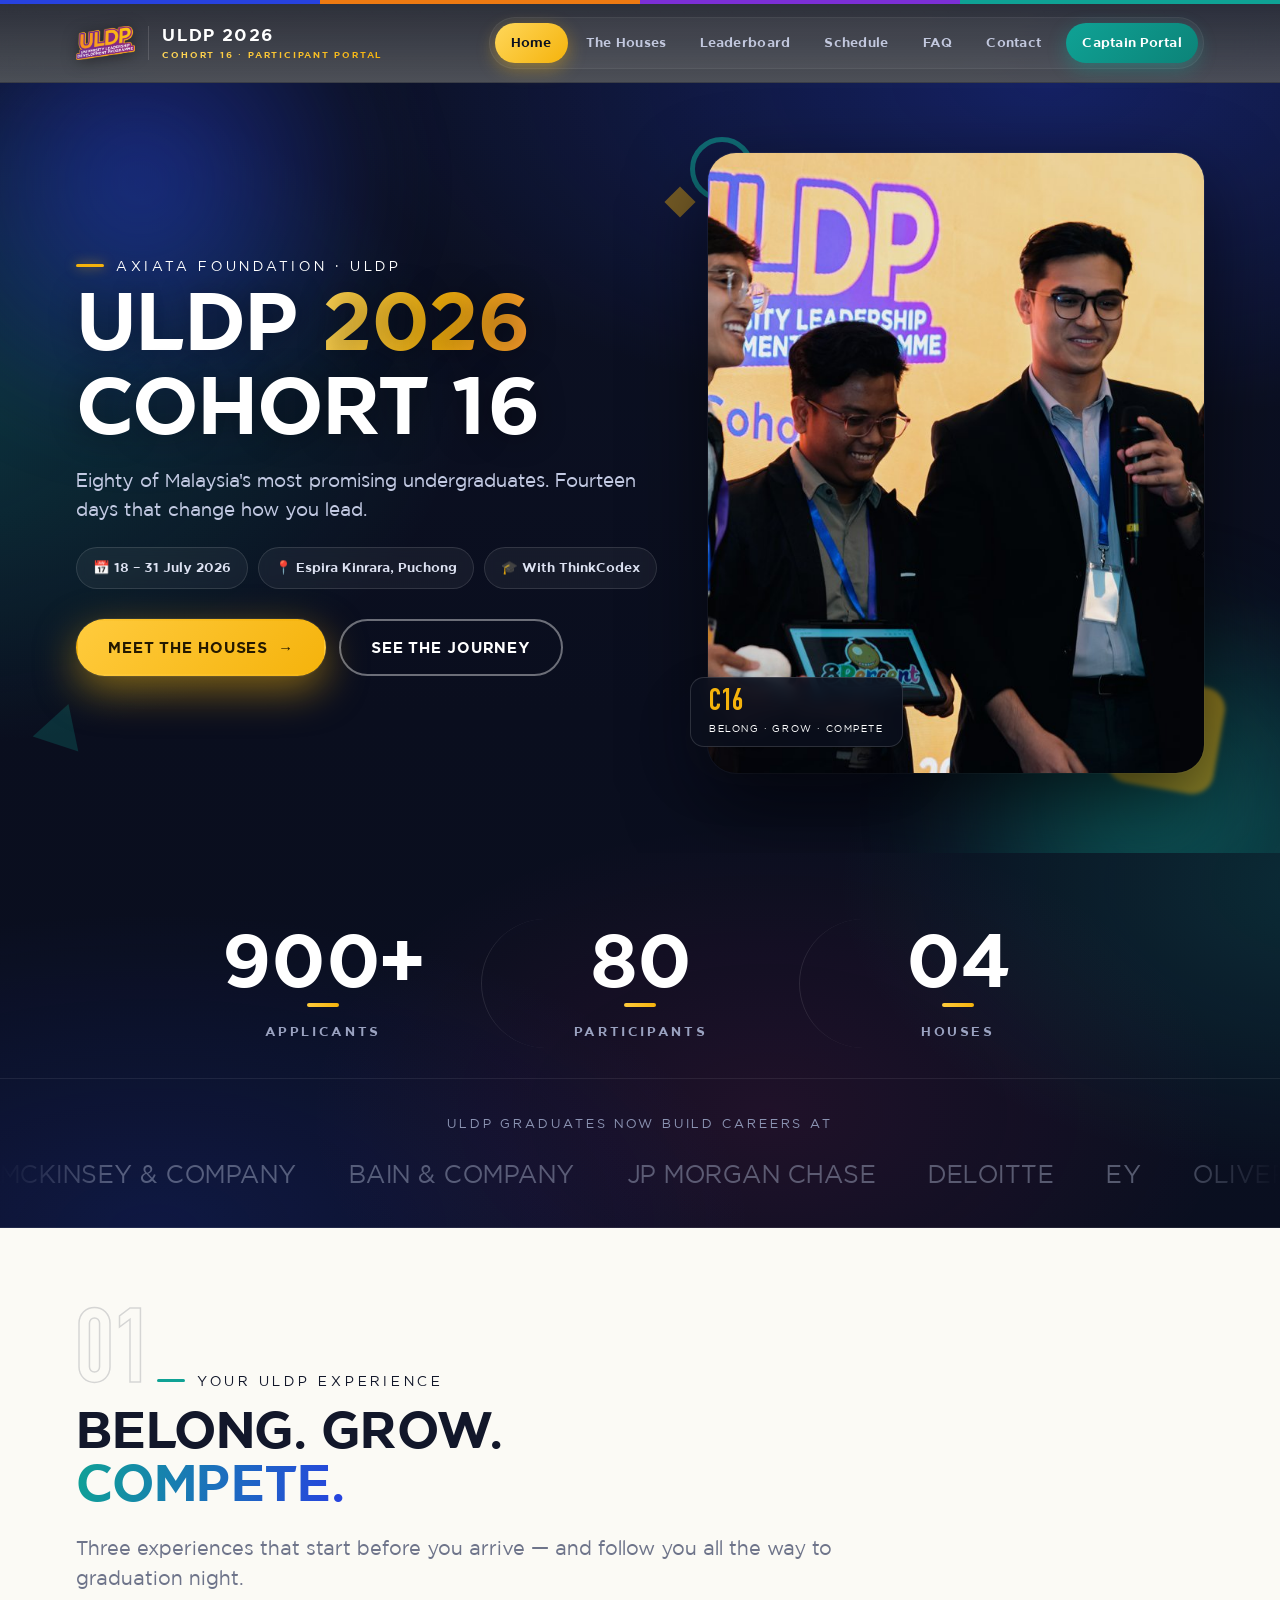
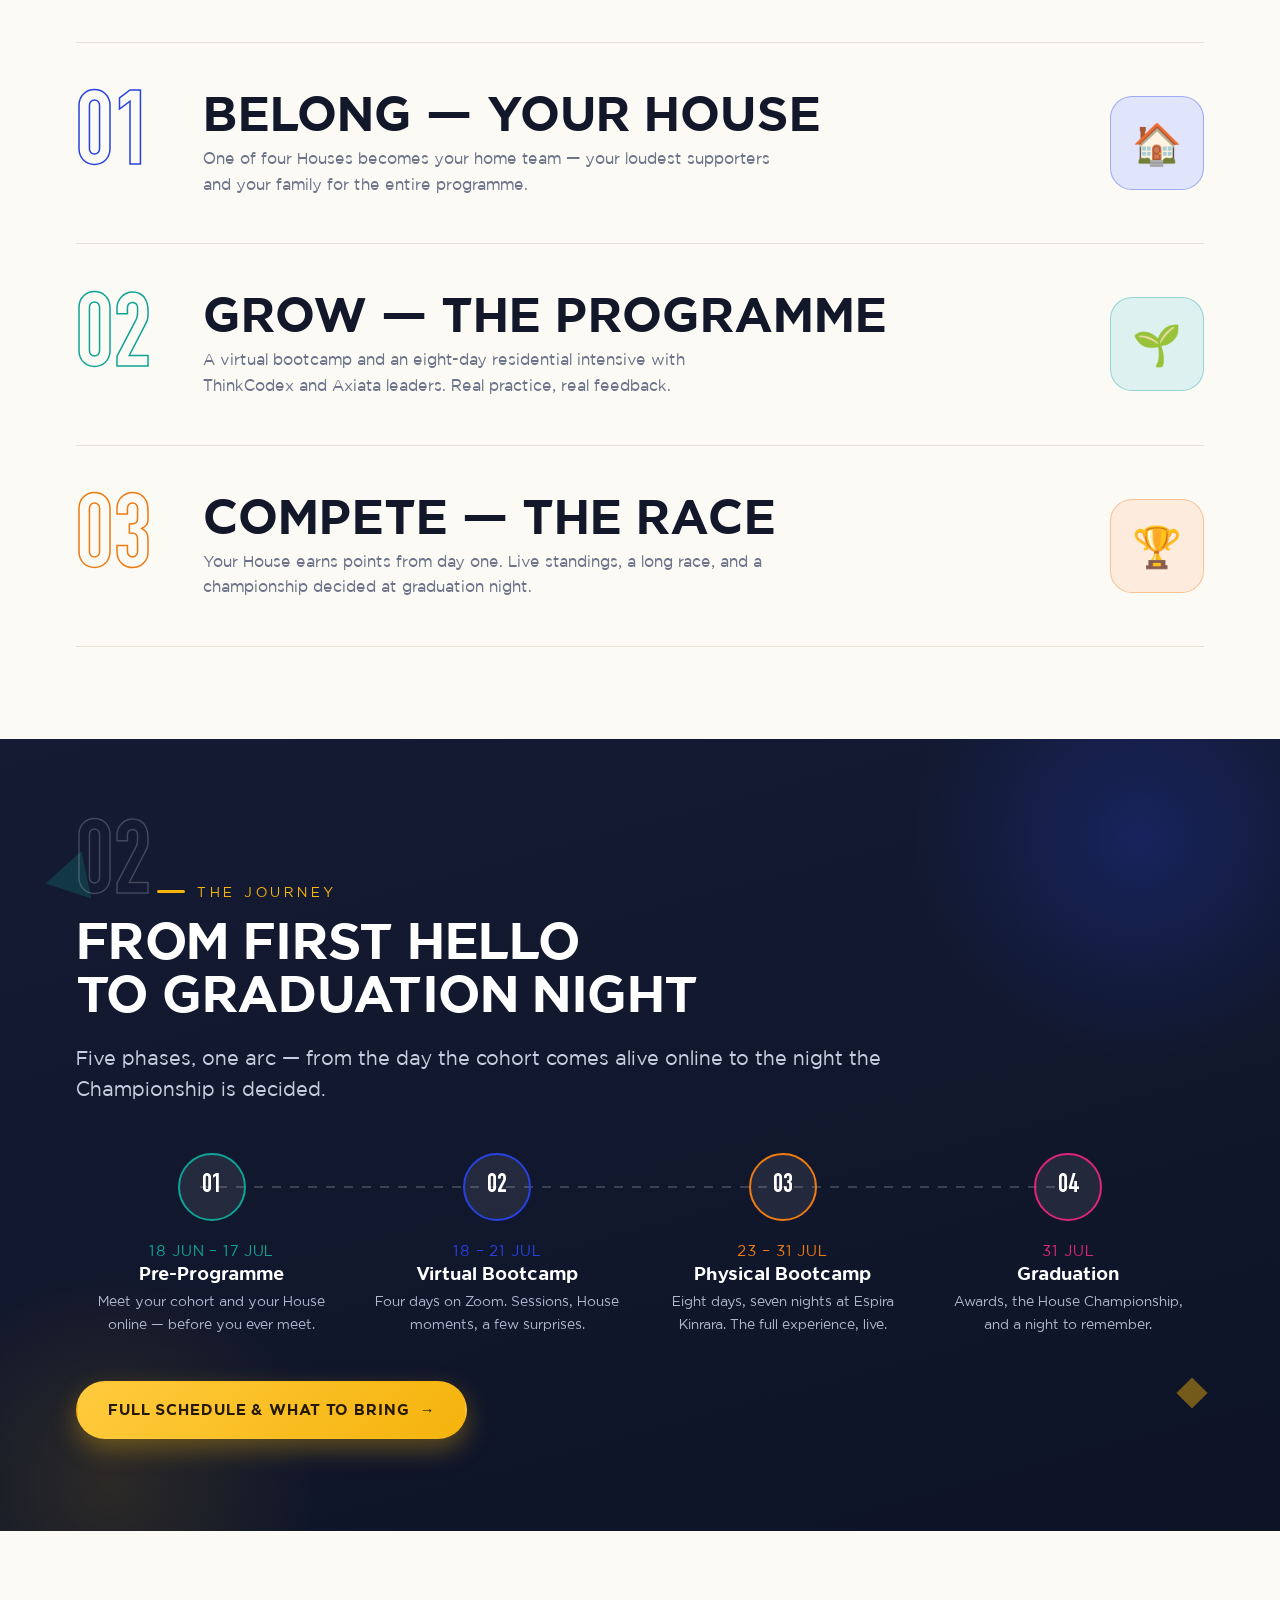
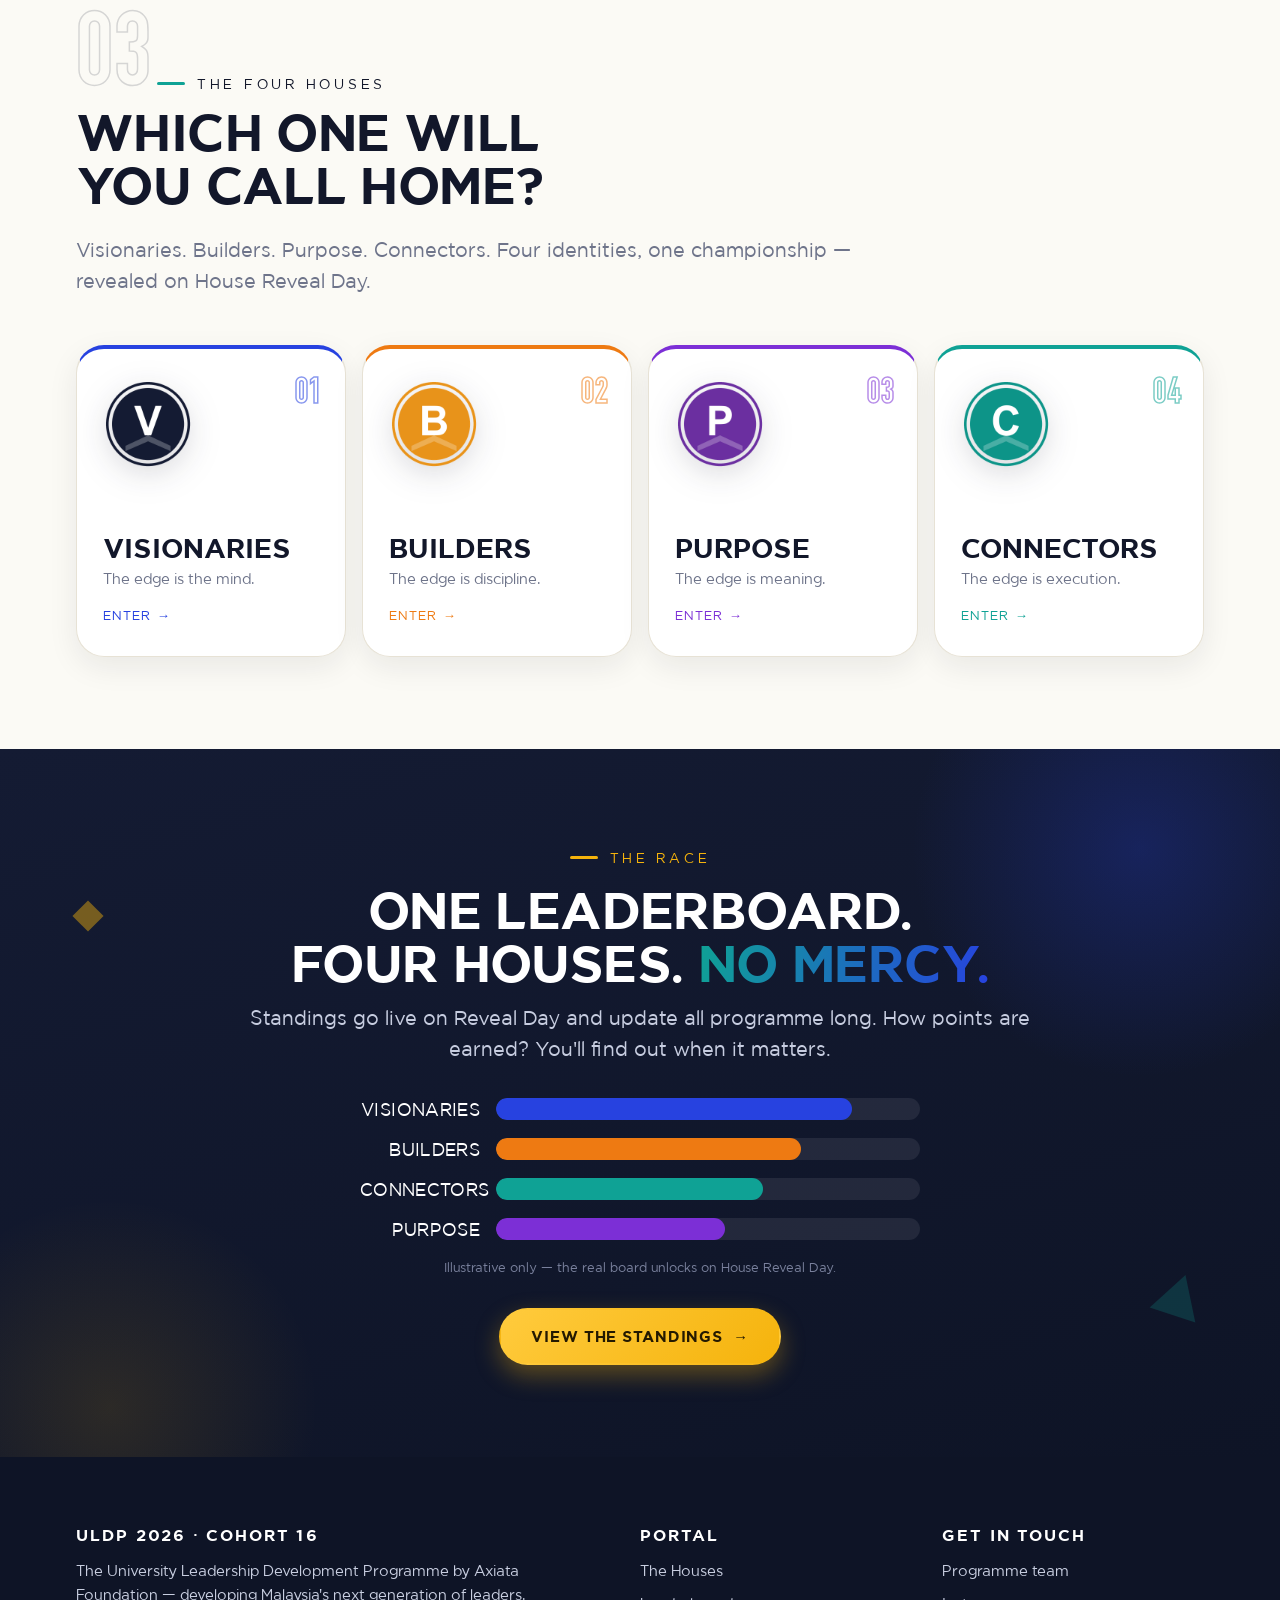
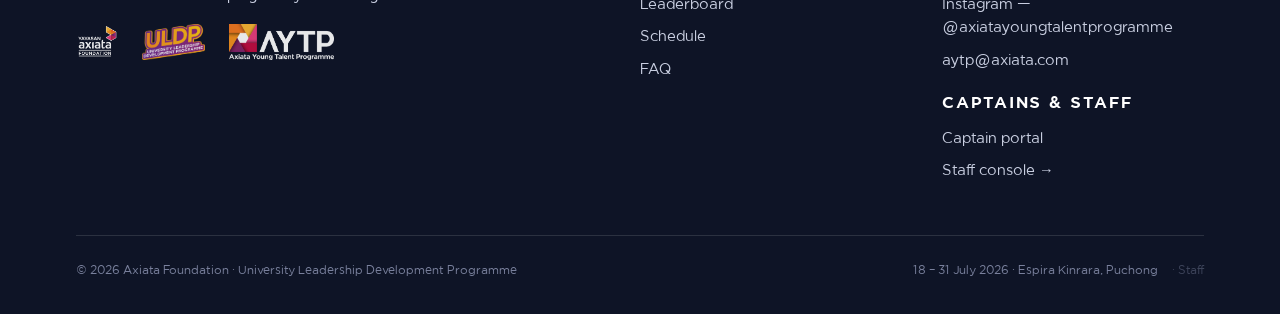
==== index.html @ 8aa8b6af "Home: richer shared canvas glows, Axiata stat numbers, trim alumni label Co-Authored-By: Claude Opus" ====
<!DOCTYPE html>
<html lang="en">
<head>
<meta charset="UTF-8">
<meta name="viewport" content="width=device-width, initial-scale=1.0">
<title>ULDP 2026 · Cohort 16 — Participant Portal</title>
<meta name="description" content="The official participant portal for the Axiata Foundation University Leadership Development Programme 2026 — Cohort 16. 18–31 July 2026.">
<meta property="og:title" content="ULDP 2026 · Cohort 16 — Participant Portal">
<meta property="og:description" content="Belong. Grow. Compete. Your home base for ULDP 2026.">
<meta property="og:image" content="assets/img/og/og-cover.jpg">
<meta property="og:type" content="website">
<link rel="icon" href="favicon.ico?v=2">
<link rel="icon" type="image/png" sizes="48x48" href="favicon-32.png?v=2">
<link rel="apple-touch-icon" href="apple-touch-icon.png?v=2">
<link rel="stylesheet" href="assets/css/styles.css?v=20">
</head>
<body data-page="index">
<header class="site"></header>

<!-- HERO + PROOF share one dark canvas for a seamless transition -->
<div class="herostack">
<!-- HERO (two-column, dark cinematic) -->
<div class="hero dark">
  <span class="geo tri-teal" style="left:3%;bottom:14%"></span>
  <span class="geo dia-yellow" style="right:46%;top:14%"></span>
  <div class="wrap">
    <div>
      <p class="eyebrow">Axiata Foundation · ULDP</p>
      <h1>ULDP <span class="txt-grad">2026</span><br>Cohort 16</h1>
      <p class="sub">Eighty of Malaysia's most promising undergraduates. Fourteen days that change how you lead.</p>
      <div class="meta">
        <span>📅 18 – 31 July 2026</span>
        <span>📍 Espira Kinrara, Puchong</span>
        <span>🎓 With ThinkCodex</span>
      </div>
      <div class="cta">
        <a class="btn btn-primary" href="houses.html">Meet the Houses <span class="arr">→</span></a>
        <a class="btn btn-ghost" href="schedule.html">See the journey</a>
      </div>
    </div>
    <div class="photo">
      <img src="assets/img/photos/hero-home.jpg" alt="ULDP participants on stage">
      <div class="badge"><b>C16</b><small>BELONG · GROW · COMPETE</small></div>
    </div>
  </div>
</div>

<!-- PROOF (stats + alumni) — dark, flows out of the hero -->
<div class="proof">
  <!-- STATS -->
  <div class="stats">
    <div class="st"><b>900+</b><small>Applicants</small></div>
    <div class="st"><b>80</b><small>Participants</small></div>
    <div class="st"><b>04</b><small>Houses</small></div>
  </div>

  <!-- ALUMNI STRIP -->
  <div class="alumni">
    <p class="lab">ULDP graduates now build careers at</p>
    <div class="strip" aria-label="Organisations where ULDP and AYTP alumni work">
      <div class="track">
        <span>McKinsey &amp; Company</span><span>Bain &amp; Company</span><span>JP Morgan Chase</span><span>Deloitte</span><span>EY</span><span>Oliver Wyman</span><span>Bank Negara Malaysia</span><span>Permodalan Nasional Berhad</span><span>Maybank</span><span>CIMB</span><span>Khazanah Nasional</span><span>Citi</span><span>NVIDIA</span>
        <span>McKinsey &amp; Company</span><span>Bain &amp; Company</span><span>JP Morgan Chase</span><span>Deloitte</span><span>EY</span><span>Oliver Wyman</span><span>Bank Negara Malaysia</span><span>Permodalan Nasional Berhad</span><span>Maybank</span><span>CIMB</span><span>Khazanah Nasional</span><span>Citi</span><span>NVIDIA</span>
      </div>
    </div>
  </div>
</div>
</div><!-- /herostack -->

<!-- PILLARS — feature ledger -->
<section>
  <div class="wrap">
    <div class="sechead">
      <div>
        <span class="index">01</span>
        <p class="eyebrow" style="margin-top:14px">Your ULDP experience</p>
        <h2>Belong. Grow.<br><span class="txt-grad">Compete.</span></h2>
      </div>
      <p class="lead">Three experiences that start before you arrive — and follow you all the way to graduation night.</p>
    </div>
    <div class="featlist">
      <div class="featrow reveal" style="--accent:var(--visionaries)">
        <div class="n">01</div>
        <div class="ft"><h3>Belong — Your House</h3><p>One of four Houses becomes your home team — your loudest supporters and your family for the entire programme.</p></div>
        <div class="ico">🏠</div>
      </div>
      <div class="featrow reveal" style="--accent:var(--connectors)">
        <div class="n">02</div>
        <div class="ft"><h3>Grow — The Programme</h3><p>A virtual bootcamp and an eight-day residential intensive with ThinkCodex and Axiata leaders. Real practice, real feedback.</p></div>
        <div class="ico">🌱</div>
      </div>
      <div class="featrow reveal" style="--accent:var(--builders)">
        <div class="n">03</div>
        <div class="ft"><h3>Compete — The Race</h3><p>Your House earns points from day one. Live standings, a long race, and a championship decided at graduation night.</p></div>
        <div class="ico">🏆</div>
      </div>
    </div>
  </div>
</section>

<!-- JOURNEY — step rail (dark moment) -->
<section class="band-deep">
  <span class="geo tri-teal" style="left:4%;top:14%"></span>
  <span class="geo dia-yellow" style="right:6%;bottom:16%"></span>
  <div class="wrap">
    <div class="sechead">
      <div>
        <span class="index">02</span>
        <p class="eyebrow" style="margin-top:14px">The journey</p>
        <h2>From first hello<br>to graduation night</h2>
      </div>
      <p class="lead">Five phases, one arc — from the day the cohort comes alive online to the night the Championship is decided.</p>
    </div>
    <div class="steprail">
      <div class="stp reveal" style="--accent:var(--connectors)">
        <div class="dot">01</div><div class="date">18 Jun – 17 Jul</div><h4>Pre-Programme</h4><p>Meet your cohort and your House online — before you ever meet.</p>
      </div>
      <div class="stp reveal" style="--accent:var(--visionaries)">
        <div class="dot">02</div><div class="date">18 – 21 Jul</div><h4>Virtual Bootcamp</h4><p>Four days on Zoom. Sessions, House moments, a few surprises.</p>
      </div>
      <div class="stp reveal" style="--accent:var(--builders)">
        <div class="dot">03</div><div class="date">23 – 31 Jul</div><h4>Physical Bootcamp</h4><p>Eight days, seven nights at Espira Kinrara. The full experience, live.</p>
      </div>
      <div class="stp reveal" style="--accent:var(--pink)">
        <div class="dot">04</div><div class="date">31 Jul</div><h4>Graduation</h4><p>Awards, the House Championship, and a night to remember.</p>
      </div>
    </div>
    <p style="margin-top:46px"><a class="btn btn-primary" href="schedule.html">Full schedule &amp; what to bring <span class="arr">→</span></a></p>
  </div>
</section>

<!-- HOUSES — tile deck -->
<section>
  <div class="wrap">
    <div class="sechead">
      <div>
        <span class="index">03</span>
        <p class="eyebrow" style="margin-top:14px">The four houses</p>
        <h2>Which one will<br>you call home?</h2>
      </div>
      <p class="lead">Visionaries. Builders. Purpose. Connectors. Four identities, one championship — revealed on House Reveal Day.</p>
    </div>
    <div class="housedeck">
      <a class="htile visionaries reveal" href="houses.html">
        <div class="num">01</div>
        <img class="emblem" src="assets/img/house-emblems/visionaries.png" alt="House of Visionaries emblem">
        <div><h3>Visionaries</h3><p class="tagline">The edge is the mind.</p><div class="go">Enter →</div></div>
      </a>
      <a class="htile builders reveal" href="houses.html">
        <div class="num">02</div>
        <img class="emblem" src="assets/img/house-emblems/builders.png" alt="House of Builders emblem">
        <div><h3>Builders</h3><p class="tagline">The edge is discipline.</p><div class="go">Enter →</div></div>
      </a>
      <a class="htile purpose reveal" href="houses.html">
        <div class="num">03</div>
        <img class="emblem" src="assets/img/house-emblems/purpose.png" alt="House of Purpose emblem">
        <div><h3>Purpose</h3><p class="tagline">The edge is meaning.</p><div class="go">Enter →</div></div>
      </a>
      <a class="htile connectors reveal" href="houses.html">
        <div class="num">04</div>
        <img class="emblem" src="assets/img/house-emblems/connectors.png" alt="House of Connectors emblem">
        <div><h3>Connectors</h3><p class="tagline">The edge is execution.</p><div class="go">Enter →</div></div>
      </a>
    </div>
  </div>
</section>

<!-- LEADERBOARD TEASER (dark moment) -->
<section class="band-deep">
  <span class="geo dia-yellow" style="left:6%;top:22%"></span>
  <span class="geo tri-teal" style="right:6%;bottom:20%"></span>
  <div class="wrap center">
    <p class="eyebrow reveal">The race</p>
    <h2 class="reveal" style="margin:14px 0">One leaderboard.<br>Four houses. <span class="txt-grad">No mercy.</span></h2>
    <p class="lead reveal">Standings go live on Reveal Day and update all programme long. How points are earned? You'll find out when it matters.</p>
    <div class="lbtease reveal">
      <div class="tr"><div class="nm">Visionaries</div><div class="tk"><i style="--w:84%;background:var(--visionaries)"></i></div></div>
      <div class="tr"><div class="nm">Builders</div><div class="tk"><i style="--w:72%;background:var(--builders)"></i></div></div>
      <div class="tr"><div class="nm">Connectors</div><div class="tk"><i style="--w:63%;background:var(--connectors)"></i></div></div>
      <div class="tr"><div class="nm">Purpose</div><div class="tk"><i style="--w:54%;background:var(--purpose)"></i></div></div>
    </div>
    <p class="reveal" style="font-size:.8rem;color:#79809c;margin-top:14px">Illustrative only — the real board unlocks on House Reveal Day.</p>
    <p style="margin-top:30px" class="reveal"><a class="btn btn-primary" href="leaderboard.html">View the standings <span class="arr">→</span></a></p>
  </div>
</section>

<footer class="site"></footer>
<script src="assets/js/config.js"></script>
<script src="assets/js/include.js"></script>
<script src="assets/js/main.js"></script>
</body>
</html>
---- assets/css/styles.css ----
/* ============================================================
   ULDP 2026 · Cohort 16 — Participant Portal
   v3 "BRIGHT EDITORIAL" — light, bold, modern.
   Light-first canvas, oversized condensed display type, soft
   rounded cards, house-colour accents, dark bands used sparingly
   for drama, grounded by a dark footer.
   ============================================================ */

/* ---------- Fonts ---------- */
@font-face{font-family:'Axiata';src:url('../fonts/AxiataBook.ttf') format('truetype');font-weight:400;font-style:normal;font-display:swap}
@font-face{font-family:'Axiata';src:url('../fonts/AxiataBookItalic.ttf') format('truetype');font-weight:400;font-style:italic;font-display:swap}
@font-face{font-family:'Axiata';src:url('../fonts/AxiataMedium.ttf') format('truetype');font-weight:500;font-style:normal;font-display:swap}
@font-face{font-family:'Axiata';src:url('../fonts/AxiataBold.ttf') format('truetype');font-weight:700;font-style:normal;font-display:swap}
@font-face{font-family:'DIN Condensed';src:url('../fonts/DINCondensedBold.ttf') format('truetype');font-weight:700;font-style:normal;font-display:swap}

/* ---------- Tokens ---------- */
:root{
  --bg:#FBFAF5; --paper:#FFFFFF; --cream:#F1EDE1;
  --ink:#12172A; --ink-soft:#3C4258; --muted:#6E748A;
  --line:#E7E2D5; --line-soft:#EFEBE0;
  --dark:#0E1426; --dark2:#141B33; --dark3:#1E2A4A;
  --visionaries:#2742E0; --builders:#EE7A12; --purpose:#7C2FD6; --connectors:#0FA295;
  --yellow:#F5B30C; --pink:#E0247E; --teal:#0FA295;
  --maxw:1180px; --radius:16px; --radius-lg:28px;
  --shadow:0 10px 30px rgba(20,24,43,.08); --shadow-lg:0 26px 60px rgba(20,24,43,.13);
  --display:'Axiata','Inter',-apple-system,Segoe UI,sans-serif;
  --body:'Axiata','Inter',-apple-system,Segoe UI,sans-serif;
  --num:'DIN Condensed','Oswald','Arial Narrow',sans-serif;
}

/* ---------- Reset / base ---------- */
*,*::before,*::after{box-sizing:border-box;margin:0;padding:0}
html{scroll-behavior:smooth;-webkit-text-size-adjust:100%}
body{font-family:var(--body);background:var(--bg);color:var(--ink);line-height:1.6;font-size:16px;-webkit-font-smoothing:antialiased;overflow-x:hidden}
img{max-width:100%;display:block}
a{color:inherit;text-decoration:none}
.wrap{max-width:var(--maxw);margin:0 auto;padding:0 26px}
section{padding:92px 0;position:relative}
::selection{background:var(--yellow);color:#000}

/* ---------- Type ---------- */
h1,h2,h3,h4{font-weight:700;line-height:1}
.display,h1,h2{font-family:var(--display);font-weight:700;text-transform:uppercase;letter-spacing:-.012em;line-height:1.04;color:var(--ink)}
h1{font-size:clamp(2.5rem,6.4vw,5rem)}
h2{font-size:clamp(1.85rem,4.2vw,3.2rem)}
h3{font-family:var(--body);font-weight:700;font-size:1.2rem;line-height:1.2;color:var(--ink)}
h4{color:var(--ink)}
p{color:var(--ink-soft)}
.lead{font-size:clamp(1.05rem,1.55vw,1.28rem);color:var(--muted);max-width:60ch;line-height:1.55}
.center{text-align:center}.center .lead{margin-left:auto;margin-right:auto}

.eyebrow,.kicker{font-family:var(--display);text-transform:uppercase;letter-spacing:.26em;font-size:.9rem;color:var(--ink);display:inline-flex;align-items:center;gap:12px}
.eyebrow::before,.kicker::before{content:"";width:28px;height:3px;background:var(--connectors);border-radius:2px}
.center .eyebrow,.center .kicker{justify-content:center}
.index{font-family:var(--display);font-size:clamp(3rem,8vw,7rem);line-height:.8;color:transparent;-webkit-text-stroke:1.5px rgba(18,23,42,.16)}

.mark{position:relative;white-space:nowrap}
.mark::after{content:"";position:absolute;left:-.04em;right:-.04em;bottom:.06em;height:.34em;background:var(--yellow);z-index:-1;transform:skewX(-9deg)}
.txt-grad{background:linear-gradient(100deg,var(--connectors),var(--visionaries));-webkit-background-clip:text;background-clip:text;-webkit-text-fill-color:transparent}

/* ---------- Scroll progress + header ---------- */
.scrollbar{position:fixed;top:0;left:0;height:3px;width:0;background:linear-gradient(90deg,var(--connectors),var(--yellow),var(--pink));z-index:120;box-shadow:0 0 12px rgba(245,179,12,.5)}
header.site{position:sticky;top:0;z-index:100;background:linear-gradient(180deg,rgba(9,13,26,.86),rgba(9,13,26,.72));backdrop-filter:blur(18px) saturate(140%);-webkit-backdrop-filter:blur(18px) saturate(140%);border-bottom:1px solid rgba(255,255,255,.07);transition:background .3s,box-shadow .3s,border-color .3s}
header.site.scrolled{background:rgba(8,11,22,.94);box-shadow:0 14px 40px rgba(0,0,0,.4);border-bottom-color:rgba(255,255,255,.1)}
.house-strip{display:flex;height:4px}
.house-strip span{flex:1}
.house-strip .s1{background:var(--visionaries)}.house-strip .s2{background:var(--builders)}
.house-strip .s3{background:var(--purpose)}.house-strip .s4{background:var(--connectors)}
.nav{display:flex;align-items:center;justify-content:space-between;height:78px;transition:height .3s}
header.site.scrolled .nav{height:66px}
.nav .brand{display:flex;align-items:center;gap:13px;position:relative}
.nav .brand img{height:34px;width:auto;filter:drop-shadow(0 2px 8px rgba(0,0,0,.4));transition:height .3s}
header.site.scrolled .nav .brand img{height:30px}
.nav .brand .t{font-family:var(--display);font-weight:700;text-transform:uppercase;font-size:1.04rem;letter-spacing:.07em;line-height:1.12;color:#fff;padding-left:13px;border-left:1px solid rgba(255,255,255,.14)}
.nav .brand .t small{display:block;margin-top:5px;font-family:var(--display);font-weight:700;font-size:.56rem;background:linear-gradient(100deg,#FFD75A,var(--yellow));-webkit-background-clip:text;background-clip:text;-webkit-text-fill-color:transparent;letter-spacing:.2em}
@media(max-width:460px){.nav .brand .t{border-left:0;padding-left:0}.nav .brand .t small{display:none}}
.nav ul{display:flex;gap:2px;list-style:none;align-items:center;background:rgba(255,255,255,.04);border:1px solid rgba(255,255,255,.06);padding:5px;border-radius:999px}
.nav ul li{display:flex}
.nav ul a{position:relative;display:block;padding:9px 16px;border-radius:999px;color:#c2c8de;font-size:.84rem;font-weight:600;letter-spacing:.02em;transition:color .25s,background .25s}
.nav ul a:hover{color:#fff;background:rgba(255,255,255,.07)}
.nav ul a.active{color:#0b1020;background:linear-gradient(135deg,#FFD75A,var(--yellow));box-shadow:0 6px 18px rgba(245,179,12,.4)}
.nav ul a[data-page="captain"]{color:#fff;background:linear-gradient(135deg,var(--connectors),#0c8378);box-shadow:0 6px 18px rgba(15,162,149,.4);margin-left:6px}
.nav ul a[data-page="captain"]:hover{color:#fff;background:linear-gradient(135deg,#13bcab,var(--connectors));box-shadow:0 10px 24px rgba(15,162,149,.55)}
.nav ul a[data-page="captain"].active{color:#fff;background:linear-gradient(135deg,#13bcab,var(--connectors))}
.nav .burger{display:none;background:none;border:0;cursor:pointer;padding:8px;z-index:2}
.nav .burger span{display:block;width:25px;height:2px;background:#fff;margin:6px 0;border-radius:2px;transition:.25s}
.nav .burger[aria-expanded="true"] span:nth-child(1){transform:translateY(8px) rotate(45deg)}
.nav .burger[aria-expanded="true"] span:nth-child(2){opacity:0}
.nav .burger[aria-expanded="true"] span:nth-child(3){transform:translateY(-8px) rotate(-45deg)}
@media(max-width:960px){
  .nav .burger{display:block}
  .nav ul{position:fixed;inset:84px 12px auto 12px;background:rgba(16,21,40,.96);backdrop-filter:blur(18px);-webkit-backdrop-filter:blur(18px);border:1px solid rgba(255,255,255,.1);flex-direction:column;align-items:stretch;padding:12px;gap:4px;border-radius:20px;transform:translateY(-140%);opacity:0;transition:transform .35s cubic-bezier(.16,1,.3,1),opacity .25s;box-shadow:0 30px 70px rgba(0,0,0,.5)}
  .nav ul.open{transform:translateY(0);opacity:1}
  .nav ul li{display:block}
  .nav ul a{padding:14px 16px;border-radius:14px;font-size:1rem}
  .nav ul a[data-page="captain"]{margin-left:0;margin-top:4px}
}

/* ---------- Buttons ---------- */
.btn{display:inline-flex;align-items:center;gap:10px;padding:15px 30px;border-radius:999px;font-family:var(--body);font-weight:700;text-transform:uppercase;letter-spacing:.06em;font-size:.92rem;cursor:pointer;border:2px solid transparent;transition:transform .2s cubic-bezier(.3,.9,.3,1),box-shadow .2s,background .2s,color .2s,border-color .2s}
.btn:hover{transform:translateY(-3px)}
.btn:active{transform:translateY(-1px)}
.btn-primary{background:linear-gradient(135deg,#FFCB3D,var(--yellow));color:#241900;box-shadow:0 10px 24px rgba(245,179,12,.34)}
.btn-primary:hover{box-shadow:0 16px 38px rgba(245,179,12,.48)}
.btn-ghost{background:transparent;color:var(--ink);border-color:var(--ink)}
.btn-ghost:hover{background:var(--ink);color:#fff;box-shadow:0 12px 28px rgba(18,23,42,.22)}
.btn-navy{background:linear-gradient(135deg,var(--dark3),var(--dark));color:#fff;box-shadow:0 10px 24px rgba(14,20,38,.3)}
.btn-navy:hover{box-shadow:0 16px 38px rgba(14,20,38,.44)}
.btn .arr{transition:transform .2s}.btn:hover .arr{transform:translateX(5px)}

/* ---------- Marquee + Alumni strip ---------- */
.marquee{border-top:1px solid var(--line);border-bottom:1px solid var(--line);padding:16px 0;overflow:hidden;background:var(--ink)}
.marquee .track{display:flex;gap:46px;white-space:nowrap;width:max-content;animation:scroll-x 28s linear infinite}
.marquee span{font-family:var(--display);text-transform:uppercase;font-size:1.45rem;letter-spacing:.05em;color:#79809c;display:inline-flex;align-items:center;gap:46px}
.marquee span::after{content:"●";color:var(--yellow);font-size:.6rem}
@keyframes scroll-x{to{transform:translateX(-50%)}}

.alumni{background:var(--paper);border-top:1px solid var(--line);border-bottom:1px solid var(--line);padding:34px 0}
.alumni .lab{text-align:center;font-family:var(--display);text-transform:uppercase;letter-spacing:.22em;font-size:.82rem;color:var(--muted);margin-bottom:20px}
.alumni .lab b{color:var(--ink)}
.alumni .strip{overflow:hidden;-webkit-mask-image:linear-gradient(90deg,transparent,#000 9%,#000 91%,transparent);mask-image:linear-gradient(90deg,transparent,#000 9%,#000 91%,transparent)}
.alumni .track{display:flex;gap:52px;width:max-content;align-items:center;animation:scroll-x 34s linear infinite}
.alumni .track span{font-family:var(--display);text-transform:uppercase;font-size:1.55rem;letter-spacing:.02em;color:var(--ink);opacity:.5;white-space:nowrap;transition:opacity .2s,color .2s}
.alumni .track span:hover{opacity:1;color:var(--connectors)}
.alumni:hover .track,.marquee:hover .track{animation-play-state:paused}
@media(prefers-reduced-motion:reduce){.marquee .track,.alumni .track{animation:none}.alumni .strip{-webkit-mask-image:none;mask-image:none;overflow:auto}}

/* ---------- Hero (original two-column, light) ---------- */
.hero{position:relative;overflow:hidden;background:
  radial-gradient(90% 80% at 92% -10%,rgba(39,66,224,.10),transparent 55%),
  radial-gradient(80% 70% at -5% 110%,rgba(15,162,149,.12),transparent 55%),
  linear-gradient(180deg,#FFFFFF,var(--bg))}
.hero .wrap{position:relative;z-index:2;display:grid;grid-template-columns:1.08fr .92fr;gap:50px;align-items:center;padding-top:70px;padding-bottom:80px}
.hero.solo .wrap{grid-template-columns:1fr;max-width:920px}
.hero h1{color:var(--ink);margin-bottom:6px}
.hero p.sub{color:var(--ink-soft);font-size:clamp(1.05rem,1.5vw,1.25rem);max-width:50ch;margin:22px 0 4px;line-height:1.5}
.hero .meta{display:flex;flex-wrap:wrap;gap:10px;margin-top:24px}
.hero .meta span{border:1px solid var(--line);background:var(--paper);box-shadow:var(--shadow);padding:9px 16px;border-radius:999px;font-size:.84rem;color:var(--ink-soft);font-weight:600}
.hero .cta{margin-top:30px;display:flex;gap:13px;flex-wrap:wrap}
.hero .photo{position:relative}
.hero .photo img{border-radius:var(--radius-lg);box-shadow:var(--shadow-lg);width:100%;object-fit:cover;aspect-ratio:4/5}
.hero .photo::after{content:"";position:absolute;inset:auto -16px -16px auto;width:108px;height:108px;background:rgba(245,179,12,.5);border-radius:22px;transform:rotate(10deg);z-index:-1}
.hero .photo::before{content:"";position:absolute;left:-18px;top:-16px;width:64px;height:64px;border:5px solid rgba(15,162,149,.35);border-radius:50%;z-index:-1}
.hero .photo .badge{position:absolute;left:-18px;bottom:26px;background:var(--ink);color:#fff;font-family:var(--display);text-transform:uppercase;padding:12px 18px;border-radius:14px;line-height:.95;box-shadow:var(--shadow-lg)}
.hero .photo .badge b{display:block;font-size:1.9rem;color:var(--yellow)}
.hero .photo .badge small{font-size:.62rem;letter-spacing:.16em}
@media(max-width:880px){.hero .wrap{grid-template-columns:1fr;gap:34px;padding-top:50px}.hero .photo img{aspect-ratio:16/11}.hero .photo{max-width:560px}}

/* ---------- Hero — DARK cinematic (home) ---------- */
.hero.dark{
  background:
    radial-gradient(120% 120% at 85% -20%,rgba(39,66,224,.32),transparent 50%),
    radial-gradient(100% 100% at 0% 120%,rgba(15,162,149,.26),transparent 52%),
    radial-gradient(90% 90% at 50% 50%,rgba(224,36,126,.10),transparent 60%),
    linear-gradient(165deg,#0c1124 0%,#0a0e1e 55%,#080b18 100%)}
.hero.dark::before{content:"";position:absolute;width:520px;height:520px;left:-120px;top:-160px;border-radius:50%;background:radial-gradient(circle,rgba(39,66,224,.5),transparent 70%);filter:blur(40px);z-index:0;animation:blobA 16s ease-in-out infinite alternate}
.hero.dark::after{content:"";position:absolute;width:460px;height:460px;right:-100px;bottom:-180px;border-radius:50%;background:radial-gradient(circle,rgba(15,162,149,.45),transparent 70%);filter:blur(44px);z-index:0;animation:blobB 19s ease-in-out infinite alternate}
@keyframes blobA{to{transform:translate(60px,40px) scale(1.12)}}
@keyframes blobB{to{transform:translate(-50px,-40px) scale(1.16)}}
@media(prefers-reduced-motion:reduce){.hero.dark::before,.hero.dark::after{animation:none}}
.hero.dark .wrap{z-index:2}
.hero.dark .eyebrow{color:#fff}
.hero.dark .eyebrow::before{background:var(--yellow);box-shadow:0 0 12px rgba(245,179,12,.7)}
.hero.dark h1{color:#fff;text-shadow:0 2px 30px rgba(0,0,0,.4)}
.hero.dark h1 .txt-grad{background:linear-gradient(100deg,#FFD75A,var(--yellow) 55%,#FF9D2E);-webkit-background-clip:text;background-clip:text;-webkit-text-fill-color:transparent}
.hero.dark p.sub{color:#c3cae3}
.hero.dark .meta span{background:rgba(255,255,255,.05);border:1px solid rgba(255,255,255,.12);color:#dde2f2;box-shadow:none;backdrop-filter:blur(6px);-webkit-backdrop-filter:blur(6px)}
.hero.dark .btn-ghost{color:#fff;border-color:rgba(255,255,255,.4)}
.hero.dark .btn-ghost:hover{background:#fff;color:var(--ink);border-color:#fff}
.hero.dark .btn-primary{box-shadow:0 0 0 1px rgba(255,255,255,.06),0 14px 40px rgba(245,179,12,.5)}
.hero.dark .photo img{box-shadow:0 30px 80px rgba(0,0,0,.6),0 0 0 1px rgba(255,255,255,.06)}
.hero.dark .photo::after{background:rgba(245,179,12,.55);filter:blur(2px)}
.hero.dark .photo::before{border-color:rgba(15,162,149,.6)}
.hero.dark .photo .badge{background:rgba(11,16,30,.85);border:1px solid rgba(255,255,255,.14);backdrop-filter:blur(8px);-webkit-backdrop-filter:blur(8px)}

/* geo accents */
.geo{position:absolute;pointer-events:none;opacity:.8}
.geo.tri-teal{width:0;height:0;border-left:24px solid transparent;border-right:24px solid transparent;border-bottom:42px solid rgba(15,162,149,.28);transform:rotate(18deg)}
.geo.tri-blue{width:0;height:0;border-left:18px solid transparent;border-right:18px solid transparent;border-bottom:30px solid rgba(39,66,224,.3);transform:rotate(-24deg)}
.geo.dia-yellow{width:22px;height:22px;background:rgba(245,179,12,.55);transform:rotate(45deg)}
.geo.ring-pink{width:30px;height:30px;border:3px solid rgba(224,36,126,.4);border-radius:50%}

/* ---------- Stats strip ---------- */
/* Proof band — clean light stats that flow into the alumni strip */
.stats{max-width:1000px;margin:0 auto;padding:66px 24px 30px;display:grid;grid-template-columns:repeat(3,1fr)}
.stats .st{text-align:center;padding:6px 22px}
.stats .st + .st{border-left:1px solid var(--line)}
.stats .st b{display:inline-block;position:relative;font-family:var(--num);font-weight:700;font-size:clamp(2.9rem,6vw,4.6rem);line-height:.92;color:var(--ink);letter-spacing:-.01em;padding-bottom:14px}
.stats .st b::after{content:"";position:absolute;left:50%;bottom:0;transform:translateX(-50%);width:32px;height:4px;border-radius:2px;background:linear-gradient(90deg,#FFCB3D,var(--yellow))}
.stats .st small{display:block;margin-top:14px;font-family:var(--display);text-transform:uppercase;letter-spacing:.2em;color:var(--muted);font-size:.82rem}
@media(max-width:560px){.stats{padding:44px 14px 18px;column-gap:0}.stats .st{padding:4px 8px}.stats .st b{font-size:2.3rem;padding-bottom:10px}.stats .st b::after{width:24px;height:3px}.stats .st small{font-size:.62rem;letter-spacing:.1em}}
/* Hero + proof share ONE rich dark canvas → seamless, pretty top to bottom */
.herostack{position:relative;background:
  radial-gradient(110% 60% at 82% 0%,rgba(39,66,224,.34),transparent 50%),     /* blue · top-right */
  radial-gradient(80% 55% at -8% 28%,rgba(15,162,149,.26),transparent 55%),    /* teal · mid-left */
  radial-gradient(70% 46% at 104% 70%,rgba(15,162,149,.20),transparent 55%),   /* teal · lower-right (stats) */
  radial-gradient(85% 50% at 12% 100%,rgba(39,66,224,.18),transparent 55%),    /* blue · bottom-left */
  radial-gradient(60% 42% at 60% 90%,rgba(224,36,126,.10),transparent 60%),    /* pink · lower glow */
  linear-gradient(180deg,#0c1124 0%,#0a0e1e 55%,#0a0f20 100%)}
.herostack .hero.dark{background:transparent}
/* Dark "proof" zone — stats + alumni; transparent so the shared canvas shows through */
.proof{position:relative;background:transparent}
.proof .stats .st b{font-family:var(--body);font-weight:700}   /* numbers in Axiata, like the hero heading */
.proof .stats .st + .st{border-left-color:rgba(255,255,255,.10)}
.proof .stats .st b{color:#fff}
.proof .stats .st small{color:#9aa2c0}
.proof .alumni{background:transparent;border-top:1px solid rgba(255,255,255,.08);border-bottom:1px solid rgba(255,255,255,.08)}
.proof .alumni .lab{color:#8b93b2}
.proof .alumni .lab b{color:#fff}
.proof .alumni .track span{color:#aeb6ce;opacity:.45}
.proof .alumni .track span:hover{opacity:1;color:var(--yellow)}

/* ---------- Section heads ---------- */
.sechead{display:flex;align-items:flex-end;justify-content:space-between;gap:24px;margin-bottom:48px;flex-wrap:wrap}
.sechead .index{margin-bottom:6px}
.sechead h2{max-width:18ch}
.center.sechead{flex-direction:column;align-items:center}

/* ---------- Cards & grid ---------- */
.grid{display:grid;gap:22px}
.grid.c2{grid-template-columns:repeat(2,1fr)}
.grid.c3{grid-template-columns:repeat(3,1fr)}
.grid.c4{grid-template-columns:repeat(4,1fr)}
@media(max-width:900px){.grid.c3,.grid.c4{grid-template-columns:repeat(2,1fr)}}
@media(max-width:560px){.grid.c2,.grid.c3,.grid.c4{grid-template-columns:1fr}}
.card{position:relative;background:var(--paper);border:1px solid var(--line);border-radius:var(--radius-lg);padding:34px 30px;overflow:hidden;box-shadow:var(--shadow);transition:transform .25s ease,box-shadow .25s ease}
.card::before{content:"";position:absolute;left:0;top:0;height:5px;width:100%;background:var(--muted);transform:scaleX(0);transform-origin:left;transition:transform .35s ease}
.card:hover{transform:translateY(-6px);box-shadow:var(--shadow-lg)}
.card:hover::before{transform:scaleX(1)}
.card h3{margin:18px 0 10px;font-size:1.3rem}
.card p{color:var(--muted);font-size:.97rem}
.card .icon{width:58px;height:58px;border-radius:16px;display:flex;align-items:center;justify-content:center;font-size:26px}
.card.t-teal::before{background:var(--connectors)} .card.t-teal .icon{background:rgba(15,162,149,.14)}
.card.t-pink::before{background:var(--pink)} .card.t-pink .icon{background:rgba(224,36,126,.12)}
.card.t-orange::before{background:var(--builders)} .card.t-orange .icon{background:rgba(238,122,18,.14)}
.card.t-navy::before{background:var(--visionaries)} .card.t-navy .icon{background:rgba(39,66,224,.12)}
.card.t-purple::before{background:var(--purpose)} .card.t-purple .icon{background:rgba(124,47,214,.12)}
a.card{display:block}

/* ---------- Bands ---------- */
.band{background:var(--cream)}
.band .card{background:#fff}
/* dark dramatic band — used sparingly */
.band-deep{background:linear-gradient(165deg,var(--dark2),var(--dark));color:#E7EAF3;position:relative;overflow:hidden}
.band-deep::before{content:"";position:absolute;top:-160px;right:-120px;width:520px;height:520px;border-radius:50%;background:radial-gradient(circle,rgba(39,66,224,.26),transparent 62%);pointer-events:none}
.band-deep::after{content:"";position:absolute;bottom:-180px;left:-120px;width:460px;height:460px;border-radius:50%;background:radial-gradient(circle,rgba(245,179,12,.12),transparent 64%);pointer-events:none}
.band-deep .wrap{position:relative;z-index:1}

/* ---------- Feature ledger rows ---------- */
.featlist{margin-top:6px}
.featrow{display:grid;grid-template-columns:auto 1fr auto;gap:clamp(20px,4vw,56px);align-items:center;padding:clamp(26px,4vw,46px) 0;border-top:1px solid var(--line);position:relative}
.featlist .featrow:last-child{border-bottom:1px solid var(--line)}
.featrow .n{font-family:var(--display);font-size:clamp(3rem,8vw,7rem);line-height:.8;color:transparent;-webkit-text-stroke:1.5px var(--accent,var(--yellow))}
.featrow .ft h3{font-family:var(--display);text-transform:uppercase;font-size:clamp(1.7rem,4.5vw,3rem);line-height:.98;margin-bottom:10px}
.featrow .ft p{max-width:52ch;color:var(--muted)}
.featrow .ico{width:clamp(64px,9vw,94px);height:clamp(64px,9vw,94px);border-radius:22px;display:flex;align-items:center;justify-content:center;font-size:clamp(28px,4vw,40px);background:color-mix(in srgb,var(--accent,var(--yellow)) 14%,#fff);border:1px solid color-mix(in srgb,var(--accent,var(--yellow)) 36%,transparent);transition:transform .3s}
.featrow:hover .ico{transform:translateY(-6px) rotate(-4deg)}
@media(max-width:720px){.featrow{grid-template-columns:auto 1fr;gap:18px}.featrow .ico{display:none}.featrow .n{font-size:3rem}}

/* ---------- Connected step rail ---------- */
.steprail{display:grid;grid-template-columns:repeat(4,1fr);gap:14px;position:relative;margin-top:18px}
.steprail::before{content:"";position:absolute;top:33px;left:11%;right:11%;height:2px;background:repeating-linear-gradient(90deg,var(--line) 0 9px,transparent 9px 18px)}
.steprail .stp{text-align:center;padding:0 8px;position:relative}
.steprail .dot{width:68px;height:68px;border-radius:50%;margin:0 auto 18px;display:flex;align-items:center;justify-content:center;font-family:var(--display);font-size:1.7rem;color:#fff;background:var(--dark2);border:2px solid var(--accent,var(--yellow));position:relative;z-index:1;transition:transform .25s}
.steprail .stp:hover .dot{transform:scale(1.08)}
.steprail .date{font-family:var(--display);text-transform:uppercase;letter-spacing:.06em;font-size:.92rem;color:var(--accent,var(--builders))}
.steprail h4{font-size:1.12rem;margin:3px 0 6px}
.steprail p{font-size:.9rem;color:var(--muted)}
@media(max-width:760px){.steprail{grid-template-columns:1fr;gap:22px}.steprail::before{display:none}.steprail .stp{display:grid;grid-template-columns:68px 1fr;gap:18px;text-align:left;align-items:center}.steprail .dot{margin:0}}

/* ---------- House tile deck ---------- */
.housedeck{display:grid;grid-template-columns:repeat(4,1fr);gap:16px}
@media(max-width:900px){.housedeck{grid-template-columns:repeat(2,1fr)}}
@media(max-width:520px){.housedeck{grid-template-columns:1fr}}
.htile{position:relative;border-radius:var(--radius-lg);overflow:hidden;border:1px solid var(--line);background:var(--paper);box-shadow:var(--shadow);padding:30px 26px;min-height:312px;display:flex;flex-direction:column;justify-content:space-between;border-top:4px solid var(--accent);transition:transform .28s,box-shadow .28s}
.htile::before{content:"";position:absolute;inset:0;background:radial-gradient(120% 80% at 50% 0%,color-mix(in srgb,var(--accent) 16%,transparent),transparent 60%);opacity:0;transition:opacity .35s}
.htile:hover{transform:translateY(-8px);box-shadow:var(--shadow-lg)}
.htile:hover::before{opacity:1}
.htile>*{position:relative;z-index:1}
.htile .emblem{width:90px;height:90px;filter:drop-shadow(0 8px 16px rgba(20,24,43,.18))}
.htile .num{position:absolute;top:18px;right:22px;font-family:var(--display);font-size:2.3rem;color:transparent;-webkit-text-stroke:1.5px color-mix(in srgb,var(--accent) 55%,transparent);z-index:1}
.htile h3{font-family:var(--display);text-transform:uppercase;font-size:1.7rem;color:var(--ink);line-height:.95;margin-top:18px}
.htile .tagline{color:var(--muted);font-size:.92rem;margin-top:6px}
.htile .go{margin-top:14px;font-family:var(--display);text-transform:uppercase;font-size:.82rem;letter-spacing:.1em;color:var(--accent)}
.htile.visionaries{--accent:var(--visionaries)}.htile.builders{--accent:var(--builders)}
.htile.purpose{--accent:var(--purpose)}.htile.connectors{--accent:var(--connectors)}

/* ---------- House cards (houses page) ---------- */
.house-card{position:relative;border-radius:var(--radius-lg);overflow:hidden;background:var(--paper);border:1px solid var(--line);box-shadow:var(--shadow);transition:transform .25s,box-shadow .25s}
.house-card:hover{transform:translateY(-6px);box-shadow:var(--shadow-lg)}
.house-card .head{padding:30px 30px 0;display:flex;align-items:center;gap:18px}
.house-card .head img{width:78px;height:78px}
.house-card .body{padding:16px 30px 30px}
.house-card h3{font-family:var(--display);text-transform:uppercase;font-size:1.7rem;color:var(--ink);line-height:.95}
.house-card .tag{font-style:italic;color:var(--muted);font-size:.95rem;margin-top:4px}
.house-card p{color:var(--muted)}
.house-card .edge{display:inline-block;margin-top:14px;font-family:var(--display);text-transform:uppercase;font-size:.82rem;letter-spacing:.1em;padding:7px 15px;border-radius:999px;color:#fff}
.house-card.visionaries{border-top:4px solid var(--visionaries)}.house-card.visionaries .edge{background:var(--visionaries)}
.house-card.builders{border-top:4px solid var(--builders)}.house-card.builders .edge{background:var(--builders)}
.house-card.purpose{border-top:4px solid var(--purpose)}.house-card.purpose .edge{background:var(--purpose)}
.house-card.connectors{border-top:4px solid var(--connectors)}.house-card.connectors .edge{background:var(--connectors)}
.people{display:grid;grid-template-columns:repeat(10,1fr);gap:8px;margin-top:18px}
.people i{display:block;aspect-ratio:1/1;opacity:.9;-webkit-mask:url("data:image/svg+xml,%3Csvg xmlns='http://www.w3.org/2000/svg' viewBox='0 0 24 24'%3E%3Ccircle cx='12' cy='7' r='4.2'/%3E%3Cpath d='M3.5 22c0-5 3.8-8.3 8.5-8.3s8.5 3.3 8.5 8.3z'/%3E%3C/svg%3E") center/contain no-repeat;mask:url("data:image/svg+xml,%3Csvg xmlns='http://www.w3.org/2000/svg' viewBox='0 0 24 24'%3E%3Ccircle cx='12' cy='7' r='4.2'/%3E%3Cpath d='M3.5 22c0-5 3.8-8.3 8.5-8.3s8.5 3.3 8.5 8.3z'/%3E%3C/svg%3E") center/contain no-repeat;transition:transform .2s,opacity .2s}
.people i:hover{transform:translateY(-2px) scale(1.12);opacity:1}
.visionaries .people i{background:var(--visionaries)}.builders .people i{background:var(--builders)}
.purpose .people i{background:var(--purpose)}.connectors .people i{background:var(--connectors)}

/* ---------- Steps (legacy numbered) ---------- */
.steps{counter-reset:s;display:grid;gap:16px}
.step{position:relative;background:var(--paper);border:1px solid var(--line);box-shadow:var(--shadow);border-radius:var(--radius);padding:26px 28px 26px 92px}
.step::before{counter-increment:s;content:counter(s,decimal-leading-zero);position:absolute;left:24px;top:22px;font-family:var(--display);font-size:2.4rem;color:transparent;-webkit-text-stroke:1.5px var(--connectors)}
.step h3{margin-bottom:6px}.step p{color:var(--muted);font-size:.95rem}

/* ---------- Timeline ---------- */
.timeline{position:relative;padding-left:30px}
.timeline::before{content:"";position:absolute;left:9px;top:16px;bottom:16px;width:2px;background:linear-gradient(180deg,var(--connectors),var(--visionaries),var(--purpose),var(--builders))}
.tl-item{position:relative;background:var(--paper);border:1px solid var(--line);border-left:4px solid var(--accent,var(--connectors));border-radius:16px;padding:22px 26px;margin-bottom:16px;box-shadow:var(--shadow);transition:transform .2s ease,box-shadow .2s ease}
.tl-item:last-child{margin-bottom:0}
.tl-item:hover{transform:translateX(5px);box-shadow:var(--shadow-lg)}
.tl-item::before{content:"";position:absolute;left:-29px;top:26px;width:14px;height:14px;border-radius:50%;background:var(--accent,var(--connectors));box-shadow:0 0 0 4px var(--bg),0 0 0 6px color-mix(in srgb,var(--accent,var(--connectors)) 45%,transparent)}
.tl-item .when{font-family:var(--num);text-transform:uppercase;font-size:1.2rem;letter-spacing:.03em;color:var(--accent,var(--connectors))}
.tl-item h3{font-family:var(--display);text-transform:uppercase;font-size:1.45rem;margin:2px 0 6px;color:var(--ink)}
.tl-item p{color:var(--muted);max-width:64ch}

/* ---------- Leaderboard ---------- */
.lb-card{background:linear-gradient(165deg,var(--dark2),var(--dark));border:1px solid rgba(255,255,255,.1);border-radius:var(--radius-lg);padding:38px;box-shadow:0 30px 60px rgba(0,0,0,.30)}
.lb-row{display:grid;grid-template-columns:64px 160px 1fr 92px;align-items:center;gap:16px;padding:18px 0;border-bottom:1px solid rgba(255,255,255,.1)}
.lb-row:last-child{border-bottom:0}
.lb-rank{font-family:var(--num);font-size:2.6rem;color:#6e769a;text-align:center;line-height:1}
.lb-rank.r1{color:var(--yellow)}
.lb-name{font-family:var(--display);text-transform:uppercase;font-size:1.35rem;color:#fff;letter-spacing:.02em}
.lb-track{background:rgba(255,255,255,.08);border-radius:999px;height:30px;overflow:hidden}
.lb-bar{height:100%;border-radius:999px;display:flex;width:0;transition:width 1.1s cubic-bezier(.25,.9,.3,1)}
.lb-bar span{height:100%}
.lb-pts{font-family:var(--num);font-size:2.2rem;text-align:right;color:#fff}
.lb-updated{margin-top:20px;font-size:.82rem;color:#9aa2bd;text-align:right}
.legend{display:flex;flex-wrap:wrap;gap:18px;margin-top:20px;font-size:.85rem;color:#aeb6ce}
.legend i{display:inline-block;width:12px;height:12px;border-radius:3px;margin-right:7px;vertical-align:-1px}
@media(max-width:680px){.lb-row{grid-template-columns:44px 1fr 72px;grid-template-areas:"rank name pts" "track track track"}
.lb-rank{grid-area:rank}.lb-name{grid-area:name}.lb-pts{grid-area:pts}.lb-track{grid-area:track}}
.mvp-grid{display:grid;grid-template-columns:repeat(4,1fr);gap:18px}
@media(max-width:900px){.mvp-grid{grid-template-columns:repeat(2,1fr)}}
@media(max-width:560px){.mvp-grid{grid-template-columns:1fr}}
.mvp{background:linear-gradient(165deg,var(--dark2),var(--dark));border:1px solid rgba(255,255,255,.1);box-shadow:0 18px 40px rgba(0,0,0,.22);border-radius:var(--radius);padding:24px;border-top:4px solid var(--muted)}
.mvp.visionaries{border-top-color:var(--visionaries)}.mvp.builders{border-top-color:var(--builders)}
.mvp.purpose{border-top-color:var(--purpose)}.mvp.connectors{border-top-color:var(--connectors)}
.mvp h4{font-family:var(--display);text-transform:uppercase;letter-spacing:.1em;color:#aeb6ce;margin-bottom:14px;font-size:1rem}
.mvp ol{list-style:none}.mvp li{display:flex;justify-content:space-between;padding:9px 0;border-bottom:1px solid rgba(255,255,255,.1);font-size:.92rem;color:#c7cde0}
.mvp li:last-child{border-bottom:0}.mvp li b{font-family:var(--num);font-size:1.4rem;color:#fff}
.lb-placeholder{text-align:center;padding:80px 30px}
.lb-placeholder .big{font-family:var(--display);text-transform:uppercase;font-size:clamp(2.2rem,5.5vw,4rem);color:var(--yellow);line-height:1.02;margin-top:6px}

/* ---------- Accordion ---------- */
.acc{border:1px solid var(--line);border-radius:var(--radius);overflow:hidden;background:var(--paper);box-shadow:var(--shadow);margin-bottom:12px;transition:box-shadow .2s}
.acc[open]{box-shadow:var(--shadow-lg)}
.acc summary{cursor:pointer;list-style:none;padding:22px 56px 22px 26px;font-weight:700;color:var(--ink);position:relative;font-size:1.02rem}
.acc summary::-webkit-details-marker{display:none}
.acc summary::after{content:"+";position:absolute;right:24px;top:50%;transform:translateY(-50%);font-size:1.6rem;color:var(--connectors);transition:transform .2s}
.acc[open] summary::after{transform:translateY(-50%) rotate(45deg)}
.acc .a{padding:0 26px 24px;color:var(--muted);font-size:.96rem}

/* ---------- Contact ---------- */
.contact-card{background:var(--paper);border:1px solid var(--line);box-shadow:var(--shadow);border-radius:var(--radius-lg);padding:34px;text-align:center;transition:transform .25s,box-shadow .25s}
.contact-card:hover{transform:translateY(-6px);box-shadow:var(--shadow-lg)}
.contact-card .avatar{width:96px;height:96px;border-radius:50%;margin:0 auto 18px;display:flex;align-items:center;justify-content:center;color:#fff;font-weight:700;font-size:1.6rem;background:var(--connectors)}
.contact-card .avatar.photo{padding:0;overflow:hidden;background:var(--cream);border:3px solid #fff;box-shadow:var(--shadow)}
.contact-card .avatar.photo img{width:100%;height:100%;object-fit:cover;border-radius:50%}
.contact-card h3{font-family:var(--display);text-transform:uppercase;font-size:1.5rem;letter-spacing:.02em}
.contact-card .role{font-family:var(--display);text-transform:uppercase;font-size:.82rem;letter-spacing:.14em;color:var(--muted);margin-top:4px}
.contact-card .links{margin-top:18px;display:flex;flex-direction:column;gap:9px}
.contact-card .links a{font-size:.9rem;font-weight:700;padding:11px 16px;border-radius:11px;background:var(--cream);border:1px solid var(--line);color:var(--ink);transition:background .18s,color .18s}
.contact-card .links a:hover{background:var(--ink);color:#fff}
.contact-card .links a.tel{background:var(--connectors);color:#fff;border-color:transparent}
.contact-card .links a.tel:hover{background:var(--ink)}

/* ---------- Pipeline + gate (submit) ---------- */
.pipe{display:grid;grid-template-columns:1fr auto 1fr auto 1fr;align-items:center;gap:12px}
.pipe .node{background:var(--paper);border:1px solid var(--line);box-shadow:var(--shadow);border-radius:var(--radius);padding:26px;text-align:center}
.pipe .node b{display:block;margin-bottom:6px;color:var(--ink);font-family:var(--display);text-transform:uppercase;font-size:1.15rem}
.pipe .node small{color:var(--muted)}
.pipe .arr{font-size:1.7rem;color:var(--connectors);text-align:center}
@media(max-width:760px){.pipe{grid-template-columns:1fr}.pipe .arr{transform:rotate(90deg)}}
.gate{max-width:480px;margin:0 auto;background:var(--paper);border:1px solid var(--line);box-shadow:var(--shadow-lg);padding:42px;border-radius:var(--radius-lg);text-align:center;border-top:5px solid var(--yellow)}
.gate h3{font-family:var(--display);text-transform:uppercase;font-size:1.7rem}
.gate input{width:100%;padding:15px 18px;background:var(--bg);border:1.5px solid var(--line);border-radius:11px;font-size:1rem;margin:18px 0;font-family:var(--body);color:var(--ink)}
.gate input:focus{outline:none;border-color:var(--connectors)}
.gate .err{color:var(--pink);font-size:.85rem;min-height:1.2em}
.form-embed{margin-top:36px}.form-embed iframe{width:100%;min-height:1200px;border:0;border-radius:var(--radius);background:#fff}
.form-open{margin-top:36px}
.open-card{background:var(--paper);border:1px solid var(--line);box-shadow:var(--shadow-lg);border-radius:var(--radius-lg);border-top:5px solid var(--connectors);padding:42px;text-align:center;max-width:560px;margin:0 auto}
.open-card h3{font-family:var(--display);text-transform:uppercase;font-size:1.7rem;margin-bottom:10px}
.open-card p{color:var(--muted);font-size:.96rem;max-width:440px;margin:0 auto}
.open-card .btn{margin:24px 0 6px}
.open-card .open-note{font-size:.82rem;opacity:.8}
/* --- Captain portal tabs --- */
.pwwrap{position:relative}
.pwwrap input{padding-right:46px}
.pwtog{position:absolute;right:8px;top:50%;transform:translateY(-50%);background:none;border:0;cursor:pointer;font-size:1.15rem;line-height:1;padding:6px}
.ptabs{display:flex;gap:8px;flex-wrap:wrap;margin:0 0 28px;border-bottom:2px solid var(--line);padding-bottom:14px}
.ptab{background:var(--paper);border:1.5px solid var(--line);border-radius:999px;padding:10px 20px;font-family:var(--body);font-weight:700;font-size:.9rem;color:var(--ink);cursor:pointer}
.ptab.on{background:var(--ink);color:#fff;border-color:var(--ink)}
.ptab-lock{margin-left:auto;color:var(--muted)}
/* --- Captain claim log --- */
.logbar{display:flex;flex-wrap:wrap;gap:14px;justify-content:space-between;align-items:center;margin:8px 0 24px}
.logbar-l,.logbar-r{display:flex;gap:10px;flex-wrap:wrap;align-items:center}
.logbar select{padding:11px 14px;border:1.5px solid var(--line);border-radius:11px;font-family:var(--body);font-size:.92rem;background:var(--paper);color:var(--ink);cursor:pointer}
.logbar select:focus{outline:none;border-color:var(--connectors)}
.logstats{display:grid;grid-template-columns:repeat(4,1fr);gap:12px;margin-bottom:24px}
.logstats .ls{background:var(--paper);border:1px solid var(--line);border-radius:14px;padding:16px;text-align:center;border-top:4px solid var(--muted)}
.logstats .ls.ok{border-top-color:var(--connectors)}.logstats .ls.no{border-top-color:var(--pink)}.logstats .ls.wait{border-top-color:var(--yellow)}
.logstats .ls b{display:block;font-family:var(--display);font-size:2.1rem;line-height:1;color:var(--ink)}
.logstats .ls small{color:var(--muted);font-size:.74rem;text-transform:uppercase;letter-spacing:.1em}
.logtable{display:flex;flex-direction:column;gap:12px}
.logrow{display:flex;justify-content:space-between;gap:16px;background:var(--paper);border:1px solid var(--line);border-left:5px solid var(--muted);border-radius:14px;padding:18px 20px;box-shadow:0 6px 18px rgba(20,27,51,.06)}
.logrow.h-visionaries{border-left-color:var(--visionaries)}.logrow.h-builders{border-left-color:var(--builders)}.logrow.h-purpose{border-left-color:var(--purpose)}.logrow.h-connectors{border-left-color:var(--connectors)}
.lr-top{display:flex;flex-wrap:wrap;gap:8px;align-items:center;margin-bottom:6px}
.lr-house{font-family:var(--display);text-transform:uppercase;font-weight:700;letter-spacing:.04em;color:var(--ink)}
.lr-cat{font-size:.72rem;text-transform:uppercase;letter-spacing:.08em;color:var(--muted);background:var(--cream);padding:3px 9px;border-radius:999px}
.lr-ind{font-size:.72rem;font-weight:700;color:var(--pink);background:rgba(224,36,126,.1);padding:3px 9px;border-radius:999px}
.lr-act{color:var(--ink-soft);font-size:.96rem;line-height:1.45}
.lr-reason{margin-top:6px;font-size:.84rem;color:var(--pink);font-style:italic}
.lr-when{margin-top:8px;font-size:.76rem;color:var(--muted)}
.lr-side{display:flex;flex-direction:column;align-items:flex-end;gap:10px;min-width:96px;text-align:right}
.lr-pts{font-family:var(--display);font-size:1.7rem;line-height:1;color:var(--ink)}
.lr-pts small{font-size:.62rem;color:var(--muted);margin-left:3px}
.st{font-size:.7rem;font-weight:800;text-transform:uppercase;letter-spacing:.07em;padding:5px 11px;border-radius:999px;white-space:nowrap}
.st-ok{background:rgba(15,162,149,.14);color:#0c8378}
.st-no{background:rgba(224,36,126,.12);color:var(--pink)}
.st-wait{background:rgba(245,179,12,.16);color:#9a7000}
@media(max-width:560px){.logstats{grid-template-columns:repeat(2,1fr)}.logrow{flex-direction:column}.lr-side{flex-direction:row;align-items:center;text-align:left}}
/* --- Leaderboard loading + progression chart --- */
.lb-loading{text-align:center;padding:60px 20px}
.lb-loading p{color:var(--muted);font-size:.95rem;margin-top:18px;letter-spacing:.02em}
.lb-loading-bar{max-width:340px;height:8px;margin:0 auto;background:var(--line);border-radius:999px;overflow:hidden;position:relative}
.lb-loading-bar span{position:absolute;left:0;top:0;height:100%;width:40%;border-radius:999px;background:linear-gradient(90deg,var(--connectors),var(--yellow),var(--pink));animation:lb-slide 1.15s ease-in-out infinite}
@keyframes lb-slide{0%{left:-40%}100%{left:100%}}
.lb-chart{background:var(--paper);border:1px solid var(--line);border-radius:var(--radius-lg);box-shadow:0 8px 26px rgba(20,27,51,.06);padding:22px}
.lb-chart svg{width:100%;height:auto;display:block}
.lb-legend2{display:flex;flex-wrap:wrap;gap:10px 22px;justify-content:center;margin-top:16px}
.lb-legend2 span{display:inline-flex;align-items:center;gap:8px;font-size:.84rem;font-weight:600;color:var(--ink-soft)}
.lb-legend2 i{width:14px;height:14px;border-radius:4px;display:inline-block}
.hero-tight{padding-bottom:10px}

/* ---------- Countdown ---------- */
.count{display:flex;gap:14px;justify-content:center;flex-wrap:wrap}
.count .unit{background:var(--paper);border:1px solid var(--line);box-shadow:var(--shadow);border-radius:var(--radius);padding:20px 12px;min-width:104px;text-align:center;border-bottom:4px solid var(--yellow)}
.count .unit b{display:block;font-family:var(--display);font-size:3.2rem;line-height:1;color:var(--ink)}
.count .unit small{font-family:var(--display);text-transform:uppercase;font-size:.78rem;letter-spacing:.16em;color:var(--muted)}

/* ---------- Footer (dark, grounding) ---------- */
footer.site{background:var(--dark);color:#aab2cb;padding:70px 0 34px;font-size:.92rem}
footer.site .cols{display:grid;grid-template-columns:2fr 1fr 1fr;gap:40px;margin-bottom:44px}
@media(max-width:760px){footer.site .cols{grid-template-columns:1fr}}
footer.site h4{color:#fff;font-family:var(--display);text-transform:uppercase;letter-spacing:.12em;font-size:1rem;margin-bottom:16px}
footer.site a{color:#c8cee0;transition:color .18s}footer.site a:hover{color:#fff}
footer.site p{color:#c8cee0}
footer.site ul{list-style:none}footer.site li{margin-bottom:9px}
footer.site .logos{display:flex;align-items:center;gap:24px;margin-top:18px}
footer.site .logos img{height:36px;width:auto;opacity:.9}
footer.site .base{border-top:1px solid rgba(255,255,255,.12);padding-top:24px;display:flex;justify-content:space-between;flex-wrap:wrap;gap:10px;font-size:.78rem;color:#79809c}
footer.site .base a{color:#79809c}

/* ---------- Utility ---------- */
.note{background:#FFF7E0;border-left:4px solid var(--yellow);padding:18px 22px;border-radius:0 12px 12px 0;font-size:.94rem;color:#6b5a23;margin-top:30px}
.note b{color:var(--ink)}
.pill-row{display:flex;flex-wrap:wrap;gap:10px;margin-top:20px}
.pill-row span{background:var(--paper);border:1px solid var(--line);box-shadow:var(--shadow);padding:10px 18px;border-radius:999px;font-size:.85rem;color:var(--ink-soft)}
.pill-row span a{color:var(--connectors)}
.flourish{display:inline-flex;gap:8px;margin-bottom:10px}
.flourish i{display:block;width:9px;height:9px;border-radius:2px;transform:rotate(45deg)}
.flourish i:nth-child(1){background:var(--connectors)}.flourish i:nth-child(2){background:var(--yellow)}.flourish i:nth-child(3){background:var(--pink)}
.reveal{opacity:0;transform:translateY(26px);transition:opacity .7s cubic-bezier(.2,.8,.2,1),transform .7s cubic-bezier(.2,.8,.2,1)}
.reveal.in{opacity:1;transform:none}
@media(prefers-reduced-motion:reduce){.reveal{opacity:1;transform:none}}

/* leaderboard tease bars (home) */
.lbtease{max-width:560px;margin:30px auto 0;display:grid;gap:12px}
.lbtease .tr{display:grid;grid-template-columns:120px 1fr;align-items:center;gap:16px}
.lbtease .tr .nm{font-family:var(--display);text-transform:uppercase;font-size:1.1rem;text-align:right;letter-spacing:.02em}
.lbtease .tk{height:22px;border-radius:999px;overflow:hidden}
.lbtease .tk i{display:block;height:100%;border-radius:999px;width:0;transition:width 1.2s cubic-bezier(.25,.9,.3,1)}
.lbtease.in .tk i{width:var(--w,40%)}

/* ============================================================
   DARK BAND OVERRIDES — flip text/components light on .band-deep
   ============================================================ */
.band-deep,.band-deep p,.band-deep .lead{color:#C7CDE0}
.band-deep h1,.band-deep h2,.band-deep h3,.band-deep h4{color:#fff}
.band-deep .eyebrow,.band-deep .kicker{color:var(--yellow)}
.band-deep .eyebrow::before,.band-deep .kicker::before{background:var(--yellow)}
.band-deep .index{-webkit-text-stroke-color:rgba(255,255,255,.20)}
.band-deep .lbtease .nm{color:#fff}
.band-deep .lbtease .tk{background:rgba(255,255,255,.08)}
.band-deep .note{background:rgba(245,179,12,.10);color:#C7CDE0}
.band-deep .pill-row span{background:rgba(255,255,255,.06);border-color:rgba(255,255,255,.14);color:#C7CDE0;box-shadow:none}
.band-deep .pill-row span a{color:var(--yellow)}
.band-deep .btn-ghost{color:#fff;border-color:rgba(255,255,255,.5)}
.band-deep .btn-ghost:hover{background:#fff;color:var(--ink)}
.band-deep .card,.band-deep .step{background:rgba(255,255,255,.05);border-color:rgba(255,255,255,.12);box-shadow:none}
.band-deep .card h3,.band-deep .step h3{color:#fff}
.band-deep .card p,.band-deep .step p{color:#AEB6CE}
.band-deep .featrow{border-color:rgba(255,255,255,.12)}
.band-deep .featrow .ft h3{color:#fff}.band-deep .featrow .ft p{color:#AEB6CE}
.band-deep .steprail::before{background:repeating-linear-gradient(90deg,rgba(255,255,255,.18) 0 9px,transparent 9px 18px)}
.band-deep .steprail .dot{background:rgba(255,255,255,.08)}
.band-deep .steprail h4{color:#fff}.band-deep .steprail p{color:#AEB6CE}
.band-deep .count .unit{background:rgba(255,255,255,.05);border-color:rgba(255,255,255,.12)}
.band-deep .count .unit b{color:#fff}

/* ============================================================
   v3.1 — Axiata text, condensed numerals, background depth, mobile
   ============================================================ */
/* Big numerals keep the condensed face for a sporting/championship feel */
.index,.stats .st b,.count .unit b,.lb-rank,.lb-pts,.mvp li b,
.featrow .n,.htile .num,.steprail .dot,.hero .photo .badge b{font-family:var(--num)}

/* Background depth — soft aurora blooms + faint dot grid (fixed behind content) */
body::before{content:"";position:fixed;inset:0;z-index:-2;pointer-events:none;
  background:
    radial-gradient(48% 42% at 100% -5%,rgba(39,66,224,.11),transparent 60%),
    radial-gradient(46% 40% at -5% 24%,rgba(15,162,149,.11),transparent 60%),
    radial-gradient(56% 46% at 62% 108%,rgba(245,179,12,.09),transparent 60%)}
body::after{content:"";position:fixed;inset:0;z-index:-2;pointer-events:none;opacity:.55;
  background-image:radial-gradient(rgba(18,23,42,.05) 1px,transparent 1.5px);background-size:24px 24px}

/* Keep big headings from running off small screens */
h1,h2,h3,.sechead h2,.featrow .ft h3,.tl-item h3,.house-card h3,.htile h3{overflow-wrap:break-word}

/* Step rail: 3-up only on wide screens; clean single-column stack on phones/tablets */
@media(min-width:901px){.steprail.cols3{grid-template-columns:repeat(3,1fr)}}
@media(max-width:900px){
  .steprail{grid-template-columns:1fr!important;gap:18px}
  .steprail::before{display:none}
  .steprail .stp{display:grid;grid-template-columns:58px 1fr;gap:16px;text-align:left;align-items:center;padding:0}
  .steprail .dot{width:54px;height:54px;font-size:1.35rem;margin:0;flex-shrink:0}
  .steprail .stp>*{min-width:0}
  .steprail .date{font-size:.8rem;letter-spacing:.04em}
  .steprail h4{font-size:1.05rem}
  .steprail h4,.steprail p,.steprail .date{overflow-wrap:anywhere;word-break:break-word}
}

/* ============================================================
   v3.4 — team cards, calendar card, venue/location, captain polish
   ============================================================ */
/* Fix: white contact-card names were inheriting band-deep's white h3 */
.band-deep .contact-card h3{color:var(--ink)}
.band-deep .contact-card .role{color:var(--muted)}
.contact-card{border-top:4px solid var(--accent,var(--connectors))}
.contact-card h3{color:var(--ink);margin-top:2px}
.contact-card .avatar.photo{border:3px solid #fff;box-shadow:0 8px 24px rgba(0,0,0,.18),0 0 0 4px color-mix(in srgb,var(--accent,var(--connectors)) 22%,transparent)}
.contact-card .links a.tel{background:var(--accent,var(--connectors))}
@media(max-width:560px){.contact-card{padding:28px 22px}}

/* Calendar tear-off card (House Reveal Day) */
.cal{width:230px;margin:0 auto;background:#fff;border-radius:20px;overflow:hidden;box-shadow:0 28px 60px rgba(0,0,0,.4);position:relative;border:1px solid rgba(255,255,255,.5)}
.cal::before,.cal::after{content:"";position:absolute;top:-9px;width:12px;height:20px;background:#cfd6e6;border-radius:4px;box-shadow:inset 0 -2px 3px rgba(0,0,0,.25);z-index:2}
.cal::before{left:46px}.cal::after{right:46px}
.cal .cal-top{background:linear-gradient(135deg,var(--pink),#c01566);color:#fff;font-family:var(--display);text-transform:uppercase;letter-spacing:.18em;font-size:.86rem;font-weight:700;padding:16px 0 13px;text-align:center}
.cal .cal-day{font-family:var(--num);font-size:6.2rem;line-height:1;color:var(--ink);text-align:center;padding:14px 0 2px}
.cal .cal-dow{text-align:center;font-family:var(--display);text-transform:uppercase;letter-spacing:.22em;font-size:.92rem;color:var(--muted)}
.cal .cal-tag{text-align:center;font-family:var(--display);text-transform:uppercase;letter-spacing:.06em;font-size:.84rem;color:var(--pink);padding:8px 0 22px}
.reveal-layout{display:grid;grid-template-columns:auto 1fr;gap:46px;align-items:center;justify-items:center;max-width:760px;margin:34px auto 0}
@media(max-width:680px){.reveal-layout{grid-template-columns:1fr;gap:30px}}

/* Venue / location section */
.venue{display:grid;grid-template-columns:1.05fr .95fr;gap:40px;align-items:center;margin-top:36px}
.venue .shot{position:relative;border-radius:var(--radius-lg);overflow:hidden;box-shadow:var(--shadow-lg)}
.venue .shot img{width:100%;height:100%;object-fit:cover;aspect-ratio:4/3;transition:transform .5s ease}
.venue .shot:hover img{transform:scale(1.05)}
.venue .shot .pin{position:absolute;left:16px;top:16px;background:rgba(11,16,30,.85);backdrop-filter:blur(6px);color:#fff;font-family:var(--display);text-transform:uppercase;letter-spacing:.08em;font-size:.78rem;padding:8px 14px;border-radius:999px;border:1px solid rgba(255,255,255,.18)}
.venue .info h3{font-family:var(--display);text-transform:uppercase;font-size:clamp(1.5rem,3vw,2.1rem);margin-bottom:10px}
.venue .info .addr{color:var(--muted);margin-bottom:18px;line-height:1.55}
.venue .vfeat{display:flex;flex-wrap:wrap;gap:9px;margin:18px 0 24px}
.venue .vfeat span{background:var(--cream);border:1px solid var(--line);padding:8px 14px;border-radius:999px;font-size:.82rem;font-weight:700;color:var(--ink-soft)}
@media(max-width:780px){.venue{grid-template-columns:1fr;gap:24px}}
.band-deep .venue .vfeat span{background:rgba(255,255,255,.06);border-color:rgba(255,255,255,.14);color:#dce1f1}
.band-deep .venue .info .addr{color:#AEB6CE}

/* Captain access gate — elevated */
.gate{position:relative;max-width:440px;margin:0 auto;background:linear-gradient(165deg,var(--dark2),var(--dark));border:1px solid rgba(255,255,255,.1);box-shadow:0 30px 70px rgba(0,0,0,.4);padding:44px 38px;border-radius:var(--radius-lg);text-align:center;border-top:none;overflow:hidden}
.gate::before{content:"";position:absolute;inset:0 0 auto 0;height:4px;background:linear-gradient(90deg,var(--visionaries),var(--connectors),var(--yellow),var(--pink))}
.gate .lock{width:64px;height:64px;margin:0 auto 18px;border-radius:50%;display:flex;align-items:center;justify-content:center;font-size:28px;background:rgba(245,179,12,.14);border:1px solid rgba(245,179,12,.4)}
.gate h3{font-family:var(--display);text-transform:uppercase;font-size:1.7rem;color:#fff}
.gate p{color:#aeb6ce!important}
.gate input{width:100%;padding:15px 18px;background:rgba(255,255,255,.06);border:1.5px solid rgba(255,255,255,.16);border-radius:12px;font-size:1rem;margin:18px 0 6px;font-family:var(--body);color:#fff;text-align:center;letter-spacing:.12em}
.gate input::placeholder{color:#8b93b2;letter-spacing:.04em}
.gate input:focus{outline:none;border-color:var(--yellow);background:rgba(255,255,255,.09)}
.gate .err{color:#ff8fb0;font-size:.85rem;min-height:1.2em;margin-bottom:10px}
.gate .btn{width:100%;justify-content:center}
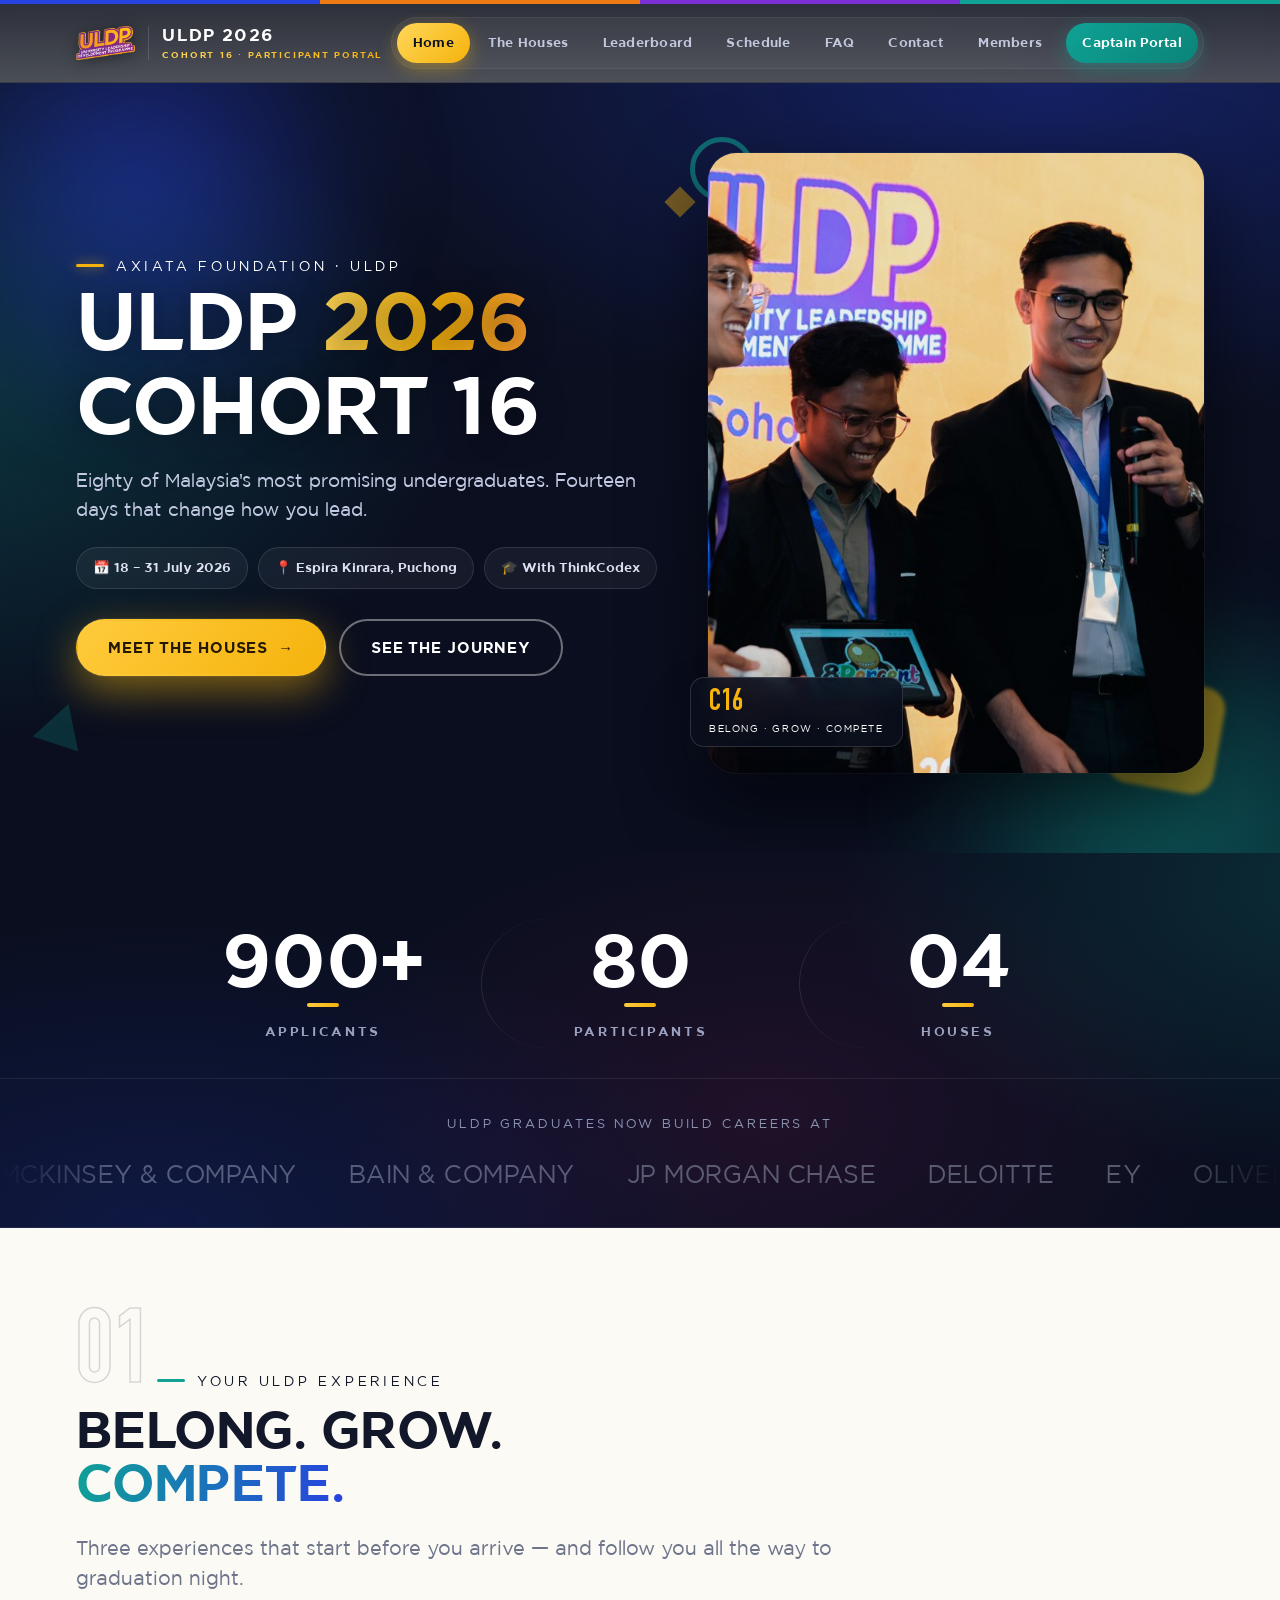
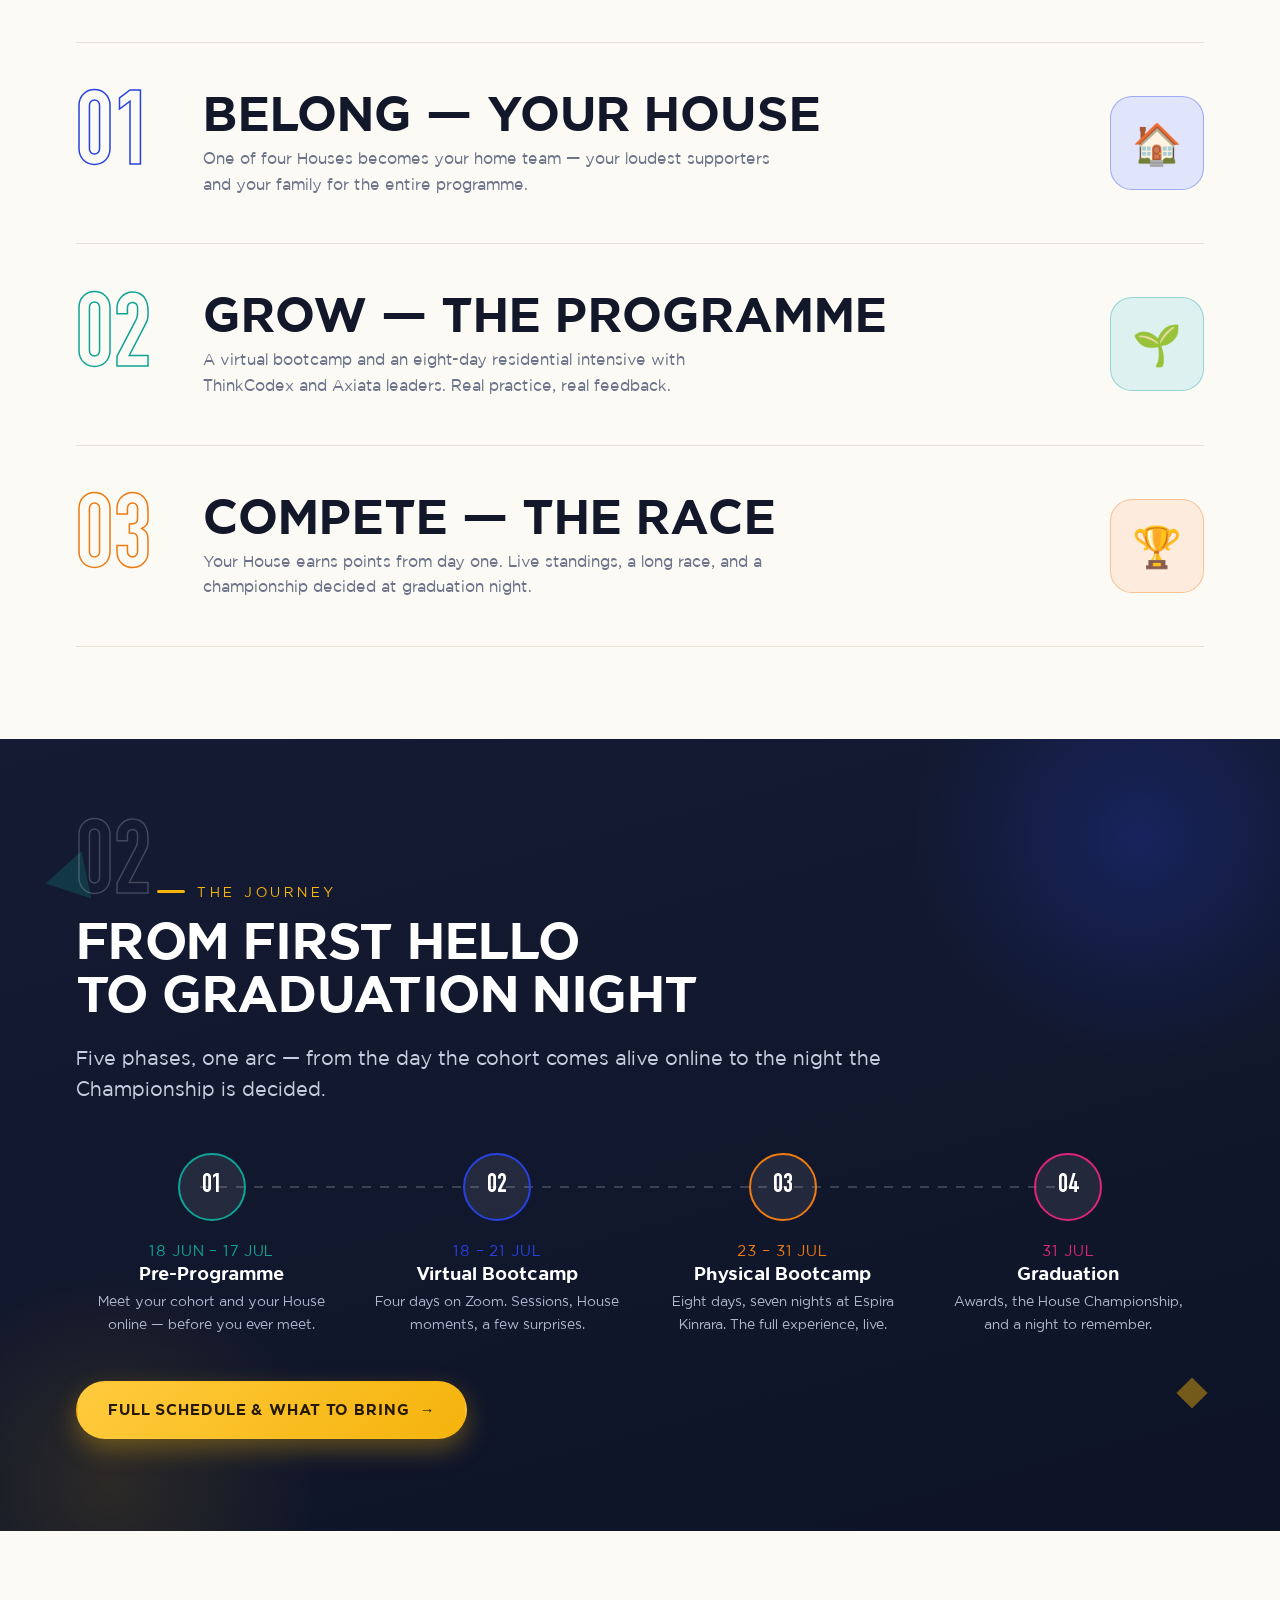
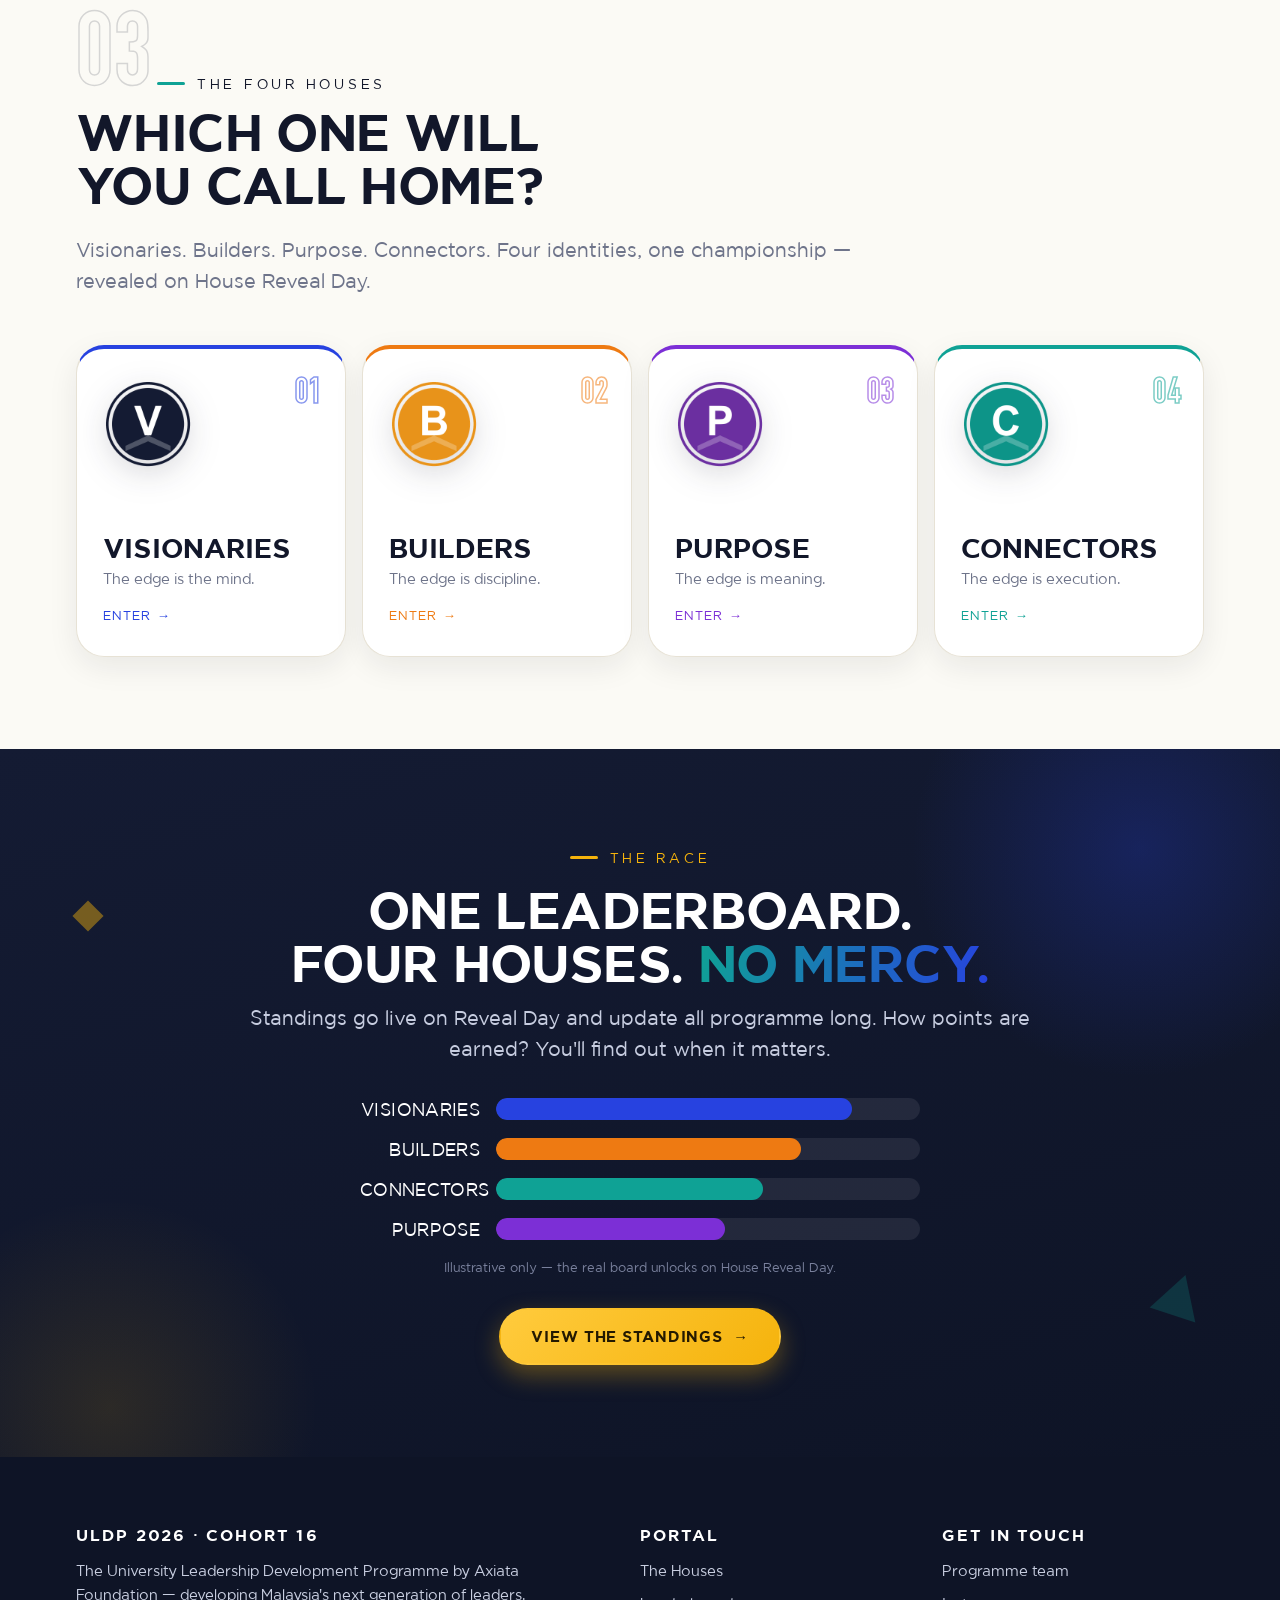
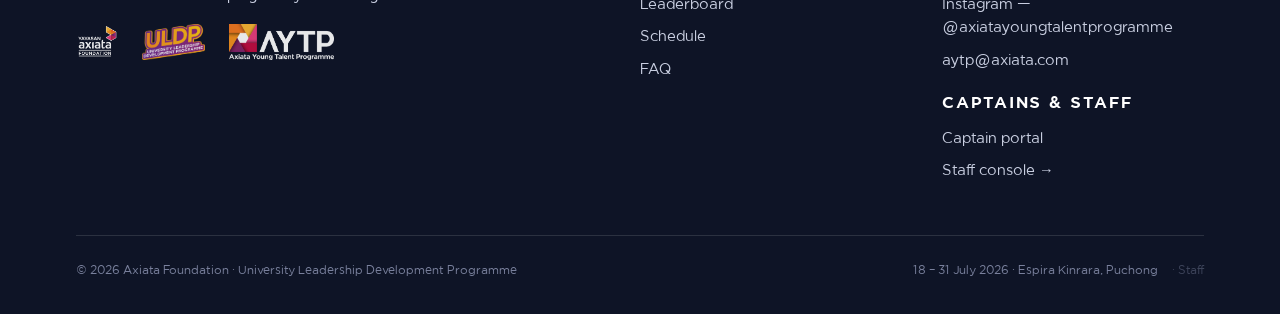
==== commit 1e2442cb: "Participant portal Phase 1a: login page + Member Directory (cards, filters, modal) - participant-log" ====
--- a/index.html
+++ b/index.html
@@ -12,7 +12,7 @@
 <link rel="icon" href="favicon.ico?v=2">
 <link rel="icon" type="image/png" sizes="48x48" href="favicon-32.png?v=2">
 <link rel="apple-touch-icon" href="apple-touch-icon.png?v=2">
-<link rel="stylesheet" href="assets/css/styles.css?v=20">
+<link rel="stylesheet" href="assets/css/styles.css?v=21">
 </head>
 <body data-page="index">
 <header class="site"></header>
--- a/assets/css/styles.css
+++ b/assets/css/styles.css
@@ -587,3 +587,68 @@
 .gate input:focus{outline:none;border-color:var(--yellow);background:rgba(255,255,255,.09)}
 .gate .err{color:#ff8fb0;font-size:.85rem;min-height:1.2em;margin-bottom:10px}
 .gate .btn{width:100%;justify-content:center}
+
+/* ===================================================================
+   MEMBER DIRECTORY + PROFILE MODAL + PARTICIPANT LOGIN
+   =================================================================== */
+.dirbar{display:flex;flex-wrap:wrap;gap:14px;align-items:center;justify-content:space-between;margin:8px 0 6px}
+.dirbar #f-search{flex:1;min-width:240px;padding:13px 18px;border:1.5px solid var(--line);border-radius:999px;font-family:var(--body);font-size:.95rem;background:var(--paper);color:var(--ink)}
+.dirbar #f-search:focus{outline:none;border-color:var(--connectors)}
+.dirbar-selects{display:flex;flex-wrap:wrap;gap:10px}
+.dirbar-selects select{padding:12px 14px;border:1.5px solid var(--line);border-radius:12px;font-family:var(--body);font-size:.9rem;background:var(--paper);color:var(--ink);cursor:pointer}
+.dirbar-selects select:focus{outline:none;border-color:var(--connectors)}
+.dircount{color:var(--muted);font-size:.85rem;margin:6px 2px 22px;font-weight:600}
+.dirgrid{display:grid;grid-template-columns:repeat(auto-fill,minmax(220px,1fr));gap:18px}
+.dircard{position:relative;text-align:center;background:var(--paper);border:1px solid var(--line);border-radius:var(--radius-lg);padding:28px 18px 24px;cursor:pointer;font-family:inherit;box-shadow:0 6px 20px rgba(20,27,51,.06);transition:transform .2s ease,box-shadow .2s ease}
+.dircard:hover{transform:translateY(-4px);box-shadow:0 16px 36px rgba(20,27,51,.13)}
+.avatar{width:84px;height:84px;border-radius:50%;margin:0 auto 14px;display:flex;align-items:center;justify-content:center;overflow:hidden;font-family:var(--display);font-weight:700;font-size:1.6rem;color:#fff;background:var(--muted);box-shadow:0 0 0 3px var(--paper),0 0 0 6px var(--line)}
+.avatar img{width:100%;height:100%;object-fit:cover}
+.avatar.h-visionaries{background:var(--visionaries);box-shadow:0 0 0 3px var(--paper),0 0 0 6px rgba(39,66,224,.4)}
+.avatar.h-builders{background:var(--builders);box-shadow:0 0 0 3px var(--paper),0 0 0 6px rgba(238,122,18,.4)}
+.avatar.h-purpose{background:var(--purpose);box-shadow:0 0 0 3px var(--paper),0 0 0 6px rgba(124,47,214,.4)}
+.avatar.h-connectors{background:var(--connectors);box-shadow:0 0 0 3px var(--paper),0 0 0 6px rgba(15,162,149,.4)}
+.avatar.big{width:104px;height:104px;font-size:2rem;margin:0;box-shadow:0 0 0 3px var(--paper),0 0 0 6px var(--line)}
+.dc-body h3{font-family:var(--display);font-size:1.15rem;margin:0 0 8px;color:var(--ink)}
+.dc-house{display:inline-block;font-size:.68rem;font-weight:800;text-transform:uppercase;letter-spacing:.08em;padding:4px 11px;border-radius:999px;color:#fff;margin-bottom:10px}
+.dc-house.h-visionaries{background:var(--visionaries)}.dc-house.h-builders{background:var(--builders)}.dc-house.h-purpose{background:var(--purpose)}.dc-house.h-connectors{background:var(--connectors)}
+.dc-uni{font-size:.9rem;color:var(--ink-soft);font-weight:600;margin:0 0 2px}
+.dc-meta{font-size:.82rem;color:var(--muted);margin:0}
+@media(max-width:520px){.dirgrid{grid-template-columns:repeat(auto-fill,minmax(150px,1fr));gap:12px}.dircard{padding:20px 10px}.avatar{width:64px;height:64px;font-size:1.2rem}}
+
+.modal{position:fixed;inset:0;z-index:200;display:none}
+.modal.open{display:block}
+.modal-backdrop{position:absolute;inset:0;background:rgba(8,11,24,.66);-webkit-backdrop-filter:blur(3px);backdrop-filter:blur(3px)}
+.modal-card{position:relative;z-index:1;max-width:560px;width:calc(100% - 32px);max-height:88vh;overflow-y:auto;margin:6vh auto;background:var(--paper);border-radius:var(--radius-lg);padding:34px;box-shadow:0 40px 100px rgba(0,0,0,.5);animation:modalpop .25s ease}
+@keyframes modalpop{from{opacity:0;transform:translateY(16px) scale(.98)}to{opacity:1;transform:none}}
+.modal-x{position:absolute;right:16px;top:16px;width:36px;height:36px;border:0;border-radius:50%;background:var(--cream);color:var(--ink);font-size:1rem;cursor:pointer}
+.modal-x:hover{background:var(--line)}
+.pf-head{display:flex;gap:18px;align-items:center;margin-bottom:18px}
+.pf-head h2{font-family:var(--display);font-size:1.6rem;margin:0 0 4px}
+.pf-full{color:var(--muted);font-size:.9rem;margin:0 0 8px}
+.pf-badges{display:flex;flex-wrap:wrap;gap:8px;margin-bottom:18px}
+.pf-badges span{font-size:.74rem;font-weight:700;background:rgba(245,179,12,.16);color:#9a7000;padding:5px 11px;border-radius:999px}
+.pf-grid{display:grid;grid-template-columns:1fr 1fr;gap:1px;background:var(--line);border:1px solid var(--line);border-radius:14px;overflow:hidden;margin-bottom:18px}
+.pf-row{background:var(--paper);padding:12px 14px}
+.pf-k{display:block;font-size:.68rem;text-transform:uppercase;letter-spacing:.1em;color:var(--muted);margin-bottom:3px}
+.pf-v{font-size:.92rem;color:var(--ink);font-weight:600}
+.pf-block{margin-bottom:16px}
+.pf-block h4{font-family:var(--display);text-transform:uppercase;font-size:.82rem;letter-spacing:.08em;color:var(--connectors);margin:0 0 5px}
+.pf-block p{color:var(--ink-soft);font-size:.95rem;line-height:1.5;margin:0}
+.modal-card .btn{width:100%;justify-content:center}
+@media(max-width:480px){.pf-grid{grid-template-columns:1fr}.modal-card{padding:26px 20px}.pf-head{flex-direction:column;text-align:center}}
+
+.authwrap{display:flex;justify-content:center;width:100%}
+.authcard{max-width:420px;width:100%;background:rgba(255,255,255,.04);border:1px solid rgba(255,255,255,.12);border-radius:var(--radius-lg);padding:40px 34px;text-align:center;-webkit-backdrop-filter:blur(10px);backdrop-filter:blur(10px);box-shadow:0 30px 80px rgba(0,0,0,.45)}
+.auth-logo{width:60px;height:60px;object-fit:contain;margin:0 auto 14px;display:block}
+.authcard h1{color:#fff;font-size:2rem;margin:2px 0 6px}
+.auth-sub{color:#aeb6ce;font-size:.95rem;margin:0 0 18px}
+.auth-label{display:block;text-align:left;color:#c7cde0;font-size:.78rem;text-transform:uppercase;letter-spacing:.08em;margin:14px 0 6px;font-weight:700}
+.authcard input{width:100%;padding:13px 15px;background:rgba(255,255,255,.06);border:1.5px solid rgba(255,255,255,.16);border-radius:11px;font-size:.95rem;font-family:var(--body);color:#fff}
+.authcard input::placeholder{color:#8b93b2}
+.authcard input:focus{outline:none;border-color:var(--yellow);background:rgba(255,255,255,.09)}
+.authcard .pwwrap{position:relative}
+.authcard .pwwrap input{padding-right:46px}
+.authcard .pwtog{color:#aeb6ce}
+.authcard .err{color:#ff8fb0;font-size:.84rem;min-height:1.2em;margin:10px 0}
+.auth-foot{color:#8b93b2;font-size:.82rem;margin:18px 0 0;line-height:1.5}
+.auth-demo{color:var(--yellow);font-size:.82rem;margin:10px 0 0}
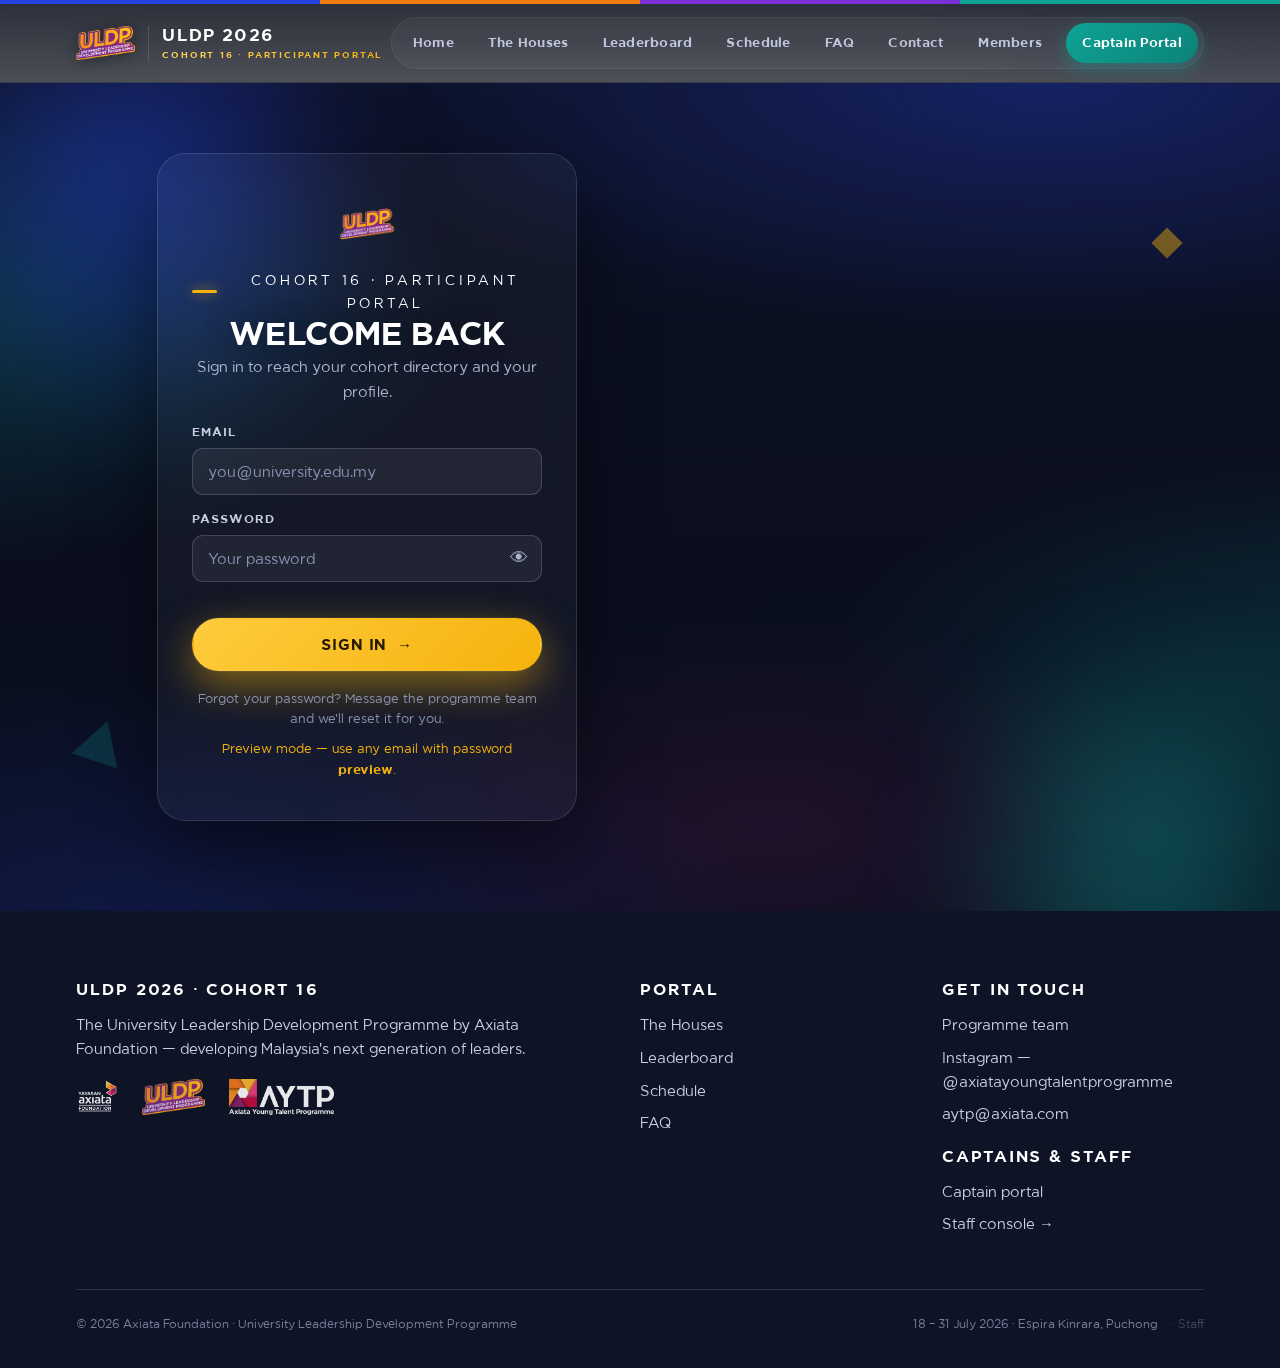
==== commit 6944220f: "Participant portal: site-wide login gate, 80-member demo, Team filter - gate.js: every page now redi" ====
--- a/index.html
+++ b/index.html
@@ -3,6 +3,7 @@
 <head>
 <meta charset="UTF-8">
 <meta name="viewport" content="width=device-width, initial-scale=1.0">
+<script src="assets/js/gate.js"></script>
 <title>ULDP 2026 · Cohort 16 — Participant Portal</title>
 <meta name="description" content="The official participant portal for the Axiata Foundation University Leadership Development Programme 2026 — Cohort 16. 18–31 July 2026.">
 <meta property="og:title" content="ULDP 2026 · Cohort 16 — Participant Portal">
@@ -12,7 +13,7 @@
 <link rel="icon" href="favicon.ico?v=2">
 <link rel="icon" type="image/png" sizes="48x48" href="favicon-32.png?v=2">
 <link rel="apple-touch-icon" href="apple-touch-icon.png?v=2">
-<link rel="stylesheet" href="assets/css/styles.css?v=21">
+<link rel="stylesheet" href="assets/css/styles.css?v=22">
 </head>
 <body data-page="index">
 <header class="site"></header>
--- a/assets/css/styles.css
+++ b/assets/css/styles.css
@@ -613,6 +613,7 @@
 .dc-house.h-visionaries{background:var(--visionaries)}.dc-house.h-builders{background:var(--builders)}.dc-house.h-purpose{background:var(--purpose)}.dc-house.h-connectors{background:var(--connectors)}
 .dc-uni{font-size:.9rem;color:var(--ink-soft);font-weight:600;margin:0 0 2px}
 .dc-meta{font-size:.82rem;color:var(--muted);margin:0}
+.dc-team{display:inline-block;margin-top:8px;font-size:.7rem;font-weight:700;letter-spacing:.05em;color:var(--ink-soft);background:var(--cream);border:1px solid var(--line);padding:3px 10px;border-radius:999px}
 @media(max-width:520px){.dirgrid{grid-template-columns:repeat(auto-fill,minmax(150px,1fr));gap:12px}.dircard{padding:20px 10px}.avatar{width:64px;height:64px;font-size:1.2rem}}
 
 .modal{position:fixed;inset:0;z-index:200;display:none}
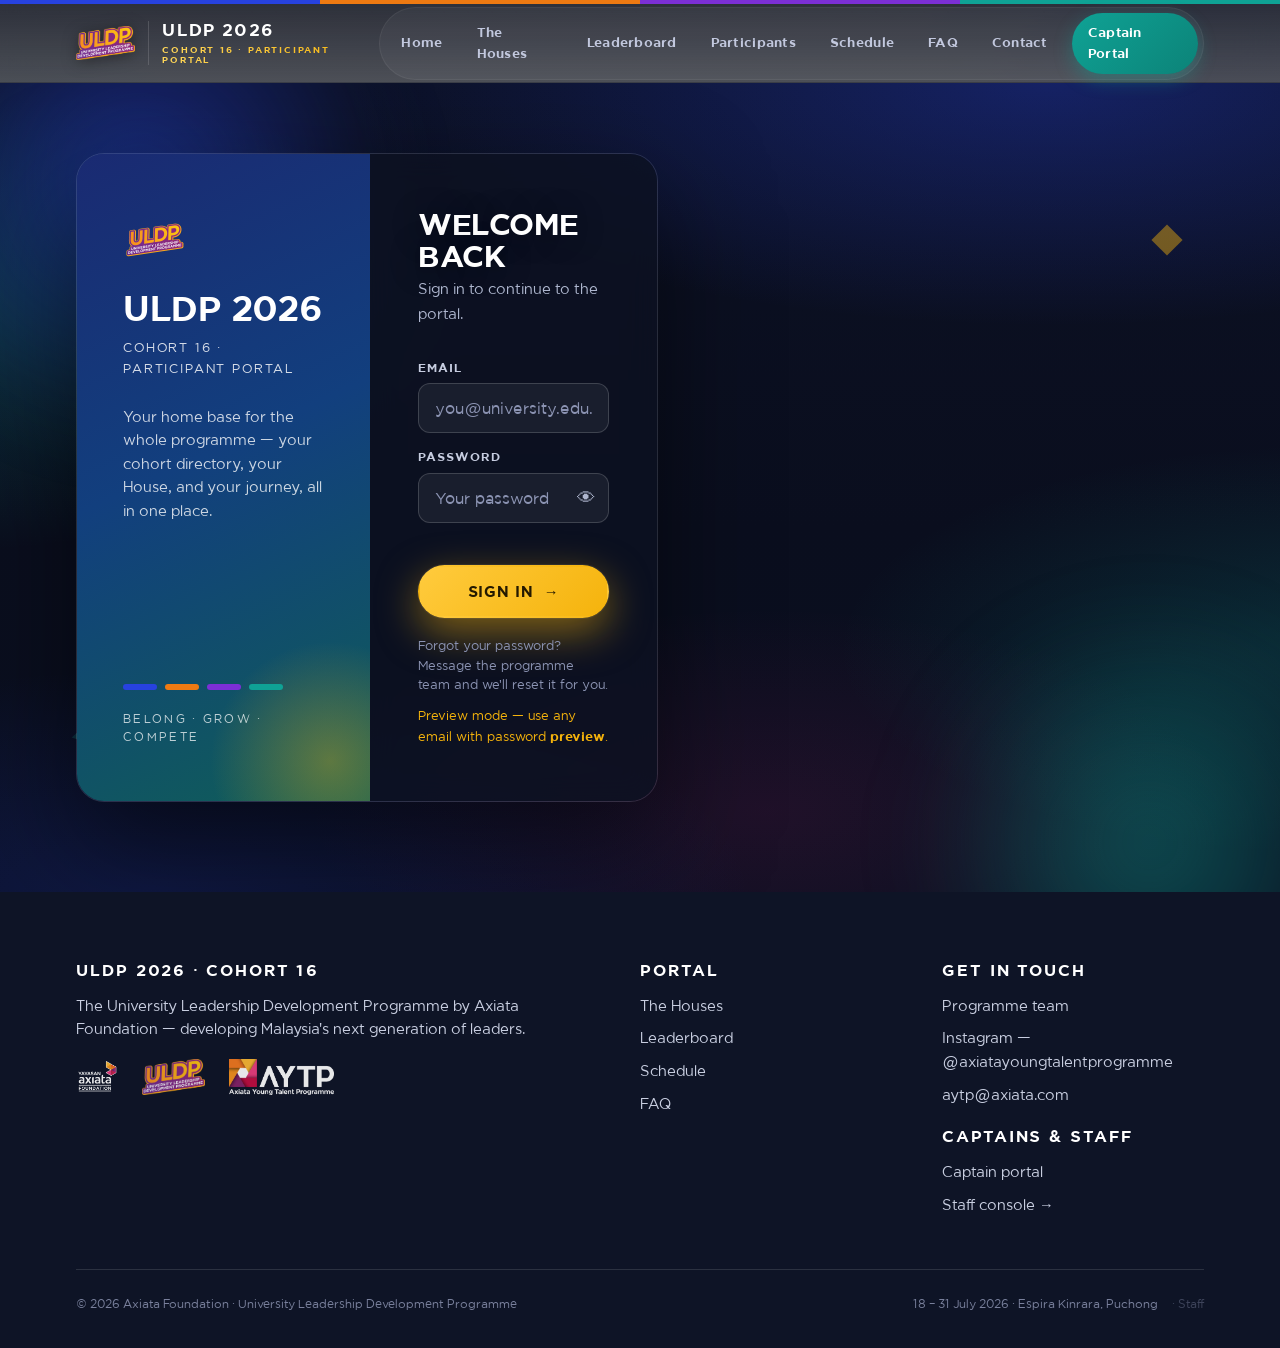
==== commit 919a7c84: "Portal polish: re-login on refresh, Participants nav (after Leaderboard), team in modal only, drop r" ====
--- a/index.html
+++ b/index.html
@@ -13,7 +13,7 @@
 <link rel="icon" href="favicon.ico?v=2">
 <link rel="icon" type="image/png" sizes="48x48" href="favicon-32.png?v=2">
 <link rel="apple-touch-icon" href="apple-touch-icon.png?v=2">
-<link rel="stylesheet" href="assets/css/styles.css?v=22">
+<link rel="stylesheet" href="assets/css/styles.css?v=23">
 </head>
 <body data-page="index">
 <header class="site"></header>
--- a/assets/css/styles.css
+++ b/assets/css/styles.css
@@ -639,17 +639,29 @@
 @media(max-width:480px){.pf-grid{grid-template-columns:1fr}.modal-card{padding:26px 20px}.pf-head{flex-direction:column;text-align:center}}
 
 .authwrap{display:flex;justify-content:center;width:100%}
-.authcard{max-width:420px;width:100%;background:rgba(255,255,255,.04);border:1px solid rgba(255,255,255,.12);border-radius:var(--radius-lg);padding:40px 34px;text-align:center;-webkit-backdrop-filter:blur(10px);backdrop-filter:blur(10px);box-shadow:0 30px 80px rgba(0,0,0,.45)}
-.auth-logo{width:60px;height:60px;object-fit:contain;margin:0 auto 14px;display:block}
-.authcard h1{color:#fff;font-size:2rem;margin:2px 0 6px}
+.authsplit{display:grid;grid-template-columns:1.02fr 1fr;max-width:820px;width:100%;border-radius:var(--radius-lg);overflow:hidden;box-shadow:0 44px 110px rgba(0,0,0,.5);border:1px solid rgba(255,255,255,.12)}
+.auth-brand{position:relative;padding:54px 46px;background:linear-gradient(155deg,#1a2a72 0%,#123f7e 46%,#0f5e57 100%);color:#fff;display:flex;flex-direction:column;gap:10px;overflow:hidden}
+.auth-brand::after{content:"";position:absolute;right:-90px;bottom:-90px;width:260px;height:260px;border-radius:50%;background:radial-gradient(circle,rgba(245,179,12,.34),transparent 65%);pointer-events:none}
+.auth-brand>*{position:relative;z-index:1}
+.auth-logo{width:64px;height:64px;object-fit:contain;margin:0 0 8px;display:block}
+.auth-brand h2{font-family:var(--display);font-size:2.2rem;margin:0;color:#fff}
+.auth-brand .ab-sub{color:rgba(255,255,255,.82);font-size:.82rem;text-transform:uppercase;letter-spacing:.14em;margin:0}
+.auth-brand .ab-line{color:rgba(255,255,255,.78);font-size:.95rem;line-height:1.55;margin:16px 0 0;max-width:34ch}
+.auth-brand .ab-houses{display:flex;gap:8px;margin-top:auto;padding-top:26px}
+.auth-brand .ab-houses i{width:34px;height:6px;border-radius:3px;display:block}
+.auth-brand .ab-tag{font-family:var(--display);text-transform:uppercase;letter-spacing:.2em;font-size:.72rem;color:rgba(255,255,255,.72);margin:10px 0 0}
+.auth-form{padding:54px 48px;background:rgba(13,18,34,.82);-webkit-backdrop-filter:blur(14px);backdrop-filter:blur(14px);display:flex;flex-direction:column;justify-content:center}
+.auth-form h1{color:#fff;font-size:1.9rem;margin:0 0 6px}
 .auth-sub{color:#aeb6ce;font-size:.95rem;margin:0 0 18px}
-.auth-label{display:block;text-align:left;color:#c7cde0;font-size:.78rem;text-transform:uppercase;letter-spacing:.08em;margin:14px 0 6px;font-weight:700}
-.authcard input{width:100%;padding:13px 15px;background:rgba(255,255,255,.06);border:1.5px solid rgba(255,255,255,.16);border-radius:11px;font-size:.95rem;font-family:var(--body);color:#fff}
-.authcard input::placeholder{color:#8b93b2}
-.authcard input:focus{outline:none;border-color:var(--yellow);background:rgba(255,255,255,.09)}
-.authcard .pwwrap{position:relative}
-.authcard .pwwrap input{padding-right:46px}
-.authcard .pwtog{color:#aeb6ce}
-.authcard .err{color:#ff8fb0;font-size:.84rem;min-height:1.2em;margin:10px 0}
+.auth-label{display:block;text-align:left;color:#c7cde0;font-size:.76rem;text-transform:uppercase;letter-spacing:.08em;margin:14px 0 6px;font-weight:700}
+.auth-form input{width:100%;padding:14px 16px;background:rgba(255,255,255,.06);border:1.5px solid rgba(255,255,255,.16);border-radius:12px;font-size:.97rem;font-family:var(--body);color:#fff}
+.auth-form input::placeholder{color:#8b93b2}
+.auth-form input:focus{outline:none;border-color:var(--yellow);background:rgba(255,255,255,.09)}
+.auth-form .pwwrap{position:relative}
+.auth-form .pwwrap input{padding-right:46px}
+.auth-form .pwtog{color:#aeb6ce}
+.auth-form .err{color:#ff8fb0;font-size:.84rem;min-height:1.2em;margin:10px 0}
+.auth-form .btn{width:100%;justify-content:center;margin-top:6px}
 .auth-foot{color:#8b93b2;font-size:.82rem;margin:18px 0 0;line-height:1.5}
 .auth-demo{color:var(--yellow);font-size:.82rem;margin:10px 0 0}
+@media(max-width:720px){.authsplit{grid-template-columns:1fr;max-width:440px}.auth-brand{padding:34px 32px;text-align:center;align-items:center}.auth-brand .ab-line{display:none}.auth-brand .ab-houses{justify-content:center;padding-top:16px}.auth-form{padding:34px 30px}}
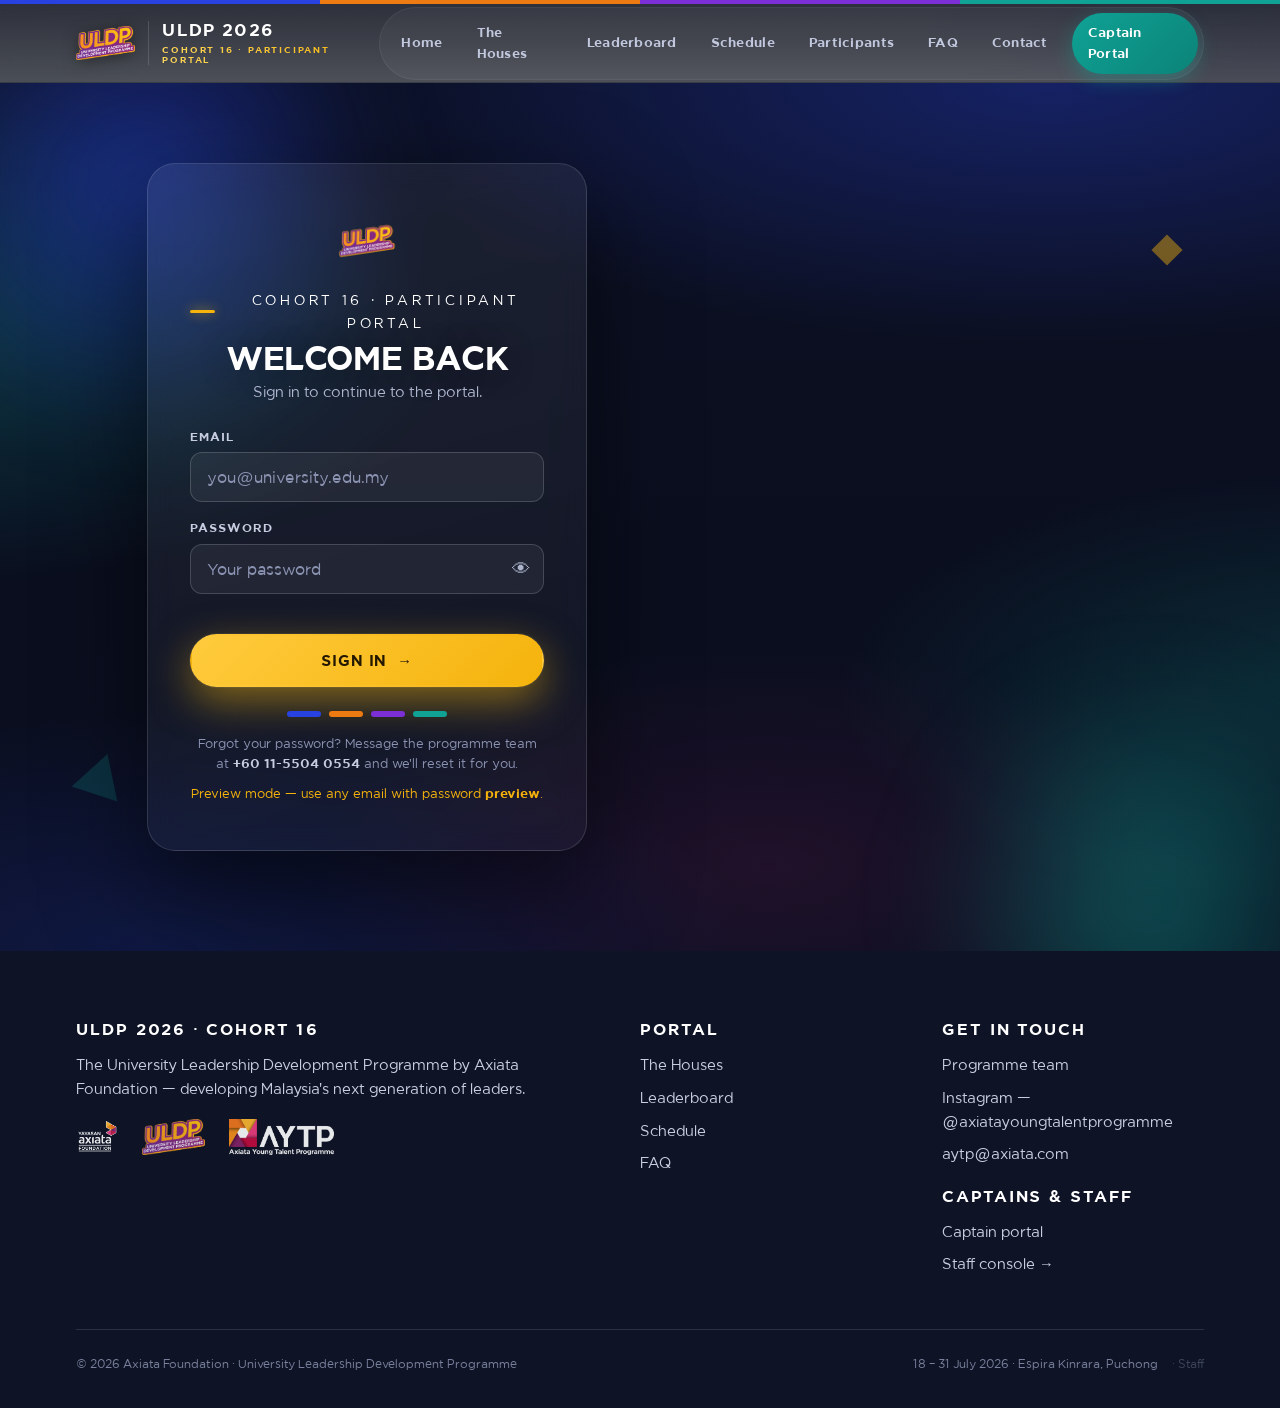
==== commit 0ea6d054: "Portal: single clean login card, 24h session, nav reorder, directory sort + load-more - login: rever" ====
--- a/index.html
+++ b/index.html
@@ -13,7 +13,7 @@
 <link rel="icon" href="favicon.ico?v=2">
 <link rel="icon" type="image/png" sizes="48x48" href="favicon-32.png?v=2">
 <link rel="apple-touch-icon" href="apple-touch-icon.png?v=2">
-<link rel="stylesheet" href="assets/css/styles.css?v=23">
+<link rel="stylesheet" href="assets/css/styles.css?v=24">
 </head>
 <body data-page="index">
 <header class="site"></header>
--- a/assets/css/styles.css
+++ b/assets/css/styles.css
@@ -598,6 +598,7 @@
 .dirbar-selects select{padding:12px 14px;border:1.5px solid var(--line);border-radius:12px;font-family:var(--body);font-size:.9rem;background:var(--paper);color:var(--ink);cursor:pointer}
 .dirbar-selects select:focus{outline:none;border-color:var(--connectors)}
 .dircount{color:var(--muted);font-size:.85rem;margin:6px 2px 22px;font-weight:600}
+.loadmore-wrap{display:flex;justify-content:center;margin-top:34px}
 .dirgrid{display:grid;grid-template-columns:repeat(auto-fill,minmax(220px,1fr));gap:18px}
 .dircard{position:relative;text-align:center;background:var(--paper);border:1px solid var(--line);border-radius:var(--radius-lg);padding:28px 18px 24px;cursor:pointer;font-family:inherit;box-shadow:0 6px 20px rgba(20,27,51,.06);transition:transform .2s ease,box-shadow .2s ease}
 .dircard:hover{transform:translateY(-4px);box-shadow:0 16px 36px rgba(20,27,51,.13)}
@@ -638,30 +639,24 @@
 .modal-card .btn{width:100%;justify-content:center}
 @media(max-width:480px){.pf-grid{grid-template-columns:1fr}.modal-card{padding:26px 20px}.pf-head{flex-direction:column;text-align:center}}
 
-.authwrap{display:flex;justify-content:center;width:100%}
-.authsplit{display:grid;grid-template-columns:1.02fr 1fr;max-width:820px;width:100%;border-radius:var(--radius-lg);overflow:hidden;box-shadow:0 44px 110px rgba(0,0,0,.5);border:1px solid rgba(255,255,255,.12)}
-.auth-brand{position:relative;padding:54px 46px;background:linear-gradient(155deg,#1a2a72 0%,#123f7e 46%,#0f5e57 100%);color:#fff;display:flex;flex-direction:column;gap:10px;overflow:hidden}
-.auth-brand::after{content:"";position:absolute;right:-90px;bottom:-90px;width:260px;height:260px;border-radius:50%;background:radial-gradient(circle,rgba(245,179,12,.34),transparent 65%);pointer-events:none}
-.auth-brand>*{position:relative;z-index:1}
-.auth-logo{width:64px;height:64px;object-fit:contain;margin:0 0 8px;display:block}
-.auth-brand h2{font-family:var(--display);font-size:2.2rem;margin:0;color:#fff}
-.auth-brand .ab-sub{color:rgba(255,255,255,.82);font-size:.82rem;text-transform:uppercase;letter-spacing:.14em;margin:0}
-.auth-brand .ab-line{color:rgba(255,255,255,.78);font-size:.95rem;line-height:1.55;margin:16px 0 0;max-width:34ch}
-.auth-brand .ab-houses{display:flex;gap:8px;margin-top:auto;padding-top:26px}
-.auth-brand .ab-houses i{width:34px;height:6px;border-radius:3px;display:block}
-.auth-brand .ab-tag{font-family:var(--display);text-transform:uppercase;letter-spacing:.2em;font-size:.72rem;color:rgba(255,255,255,.72);margin:10px 0 0}
-.auth-form{padding:54px 48px;background:rgba(13,18,34,.82);-webkit-backdrop-filter:blur(14px);backdrop-filter:blur(14px);display:flex;flex-direction:column;justify-content:center}
-.auth-form h1{color:#fff;font-size:1.9rem;margin:0 0 6px}
-.auth-sub{color:#aeb6ce;font-size:.95rem;margin:0 0 18px}
-.auth-label{display:block;text-align:left;color:#c7cde0;font-size:.76rem;text-transform:uppercase;letter-spacing:.08em;margin:14px 0 6px;font-weight:700}
-.auth-form input{width:100%;padding:14px 16px;background:rgba(255,255,255,.06);border:1.5px solid rgba(255,255,255,.16);border-radius:12px;font-size:.97rem;font-family:var(--body);color:#fff}
-.auth-form input::placeholder{color:#8b93b2}
-.auth-form input:focus{outline:none;border-color:var(--yellow);background:rgba(255,255,255,.09)}
-.auth-form .pwwrap{position:relative}
-.auth-form .pwwrap input{padding-right:46px}
-.auth-form .pwtog{color:#aeb6ce}
-.auth-form .err{color:#ff8fb0;font-size:.84rem;min-height:1.2em;margin:10px 0}
-.auth-form .btn{width:100%;justify-content:center;margin-top:6px}
-.auth-foot{color:#8b93b2;font-size:.82rem;margin:18px 0 0;line-height:1.5}
+.authwrap{display:flex;justify-content:center;width:100%;padding:10px 0}
+.authcard{max-width:440px;width:100%;background:linear-gradient(165deg,rgba(255,255,255,.07),rgba(255,255,255,.03));border:1px solid rgba(255,255,255,.13);border-radius:var(--radius-lg);padding:46px 42px;text-align:center;-webkit-backdrop-filter:blur(14px);backdrop-filter:blur(14px);box-shadow:0 40px 100px rgba(0,0,0,.5)}
+.auth-logo{width:62px;height:62px;object-fit:contain;margin:0 auto 16px;display:block}
+.authcard .eyebrow{justify-content:center;color:#fff}
+.authcard h1{color:#fff;font-size:2.05rem;margin:6px 0 6px}
+.auth-sub{color:#aeb6ce;font-size:.96rem;margin:0 0 22px}
+.auth-label{display:block;text-align:left;color:#c7cde0;font-size:.76rem;text-transform:uppercase;letter-spacing:.08em;margin:16px 0 6px;font-weight:700}
+.authcard input{width:100%;padding:14px 16px;background:rgba(255,255,255,.06);border:1.5px solid rgba(255,255,255,.16);border-radius:12px;font-size:.97rem;font-family:var(--body);color:#fff}
+.authcard input::placeholder{color:#8b93b2}
+.authcard input:focus{outline:none;border-color:var(--yellow);background:rgba(255,255,255,.09)}
+.authcard .pwwrap{position:relative}
+.authcard .pwwrap input{padding-right:46px}
+.authcard .pwtog{color:#aeb6ce}
+.authcard .err{color:#ff8fb0;font-size:.84rem;min-height:1.2em;margin:10px 0}
+.authcard .btn{width:100%;justify-content:center;margin-top:4px}
+.authcard .ab-houses{display:flex;gap:8px;justify-content:center;margin:24px 0 0}
+.authcard .ab-houses i{width:34px;height:6px;border-radius:3px;display:block}
+.auth-foot{color:#8b93b2;font-size:.82rem;margin:16px 0 0;line-height:1.55}
+.auth-foot a{color:#c7cde0}
 .auth-demo{color:var(--yellow);font-size:.82rem;margin:10px 0 0}
-@media(max-width:720px){.authsplit{grid-template-columns:1fr;max-width:440px}.auth-brand{padding:34px 32px;text-align:center;align-items:center}.auth-brand .ab-line{display:none}.auth-brand .ab-houses{justify-content:center;padding-top:16px}.auth-form{padding:34px 30px}}
+@media(max-width:480px){.authcard{padding:34px 26px}}
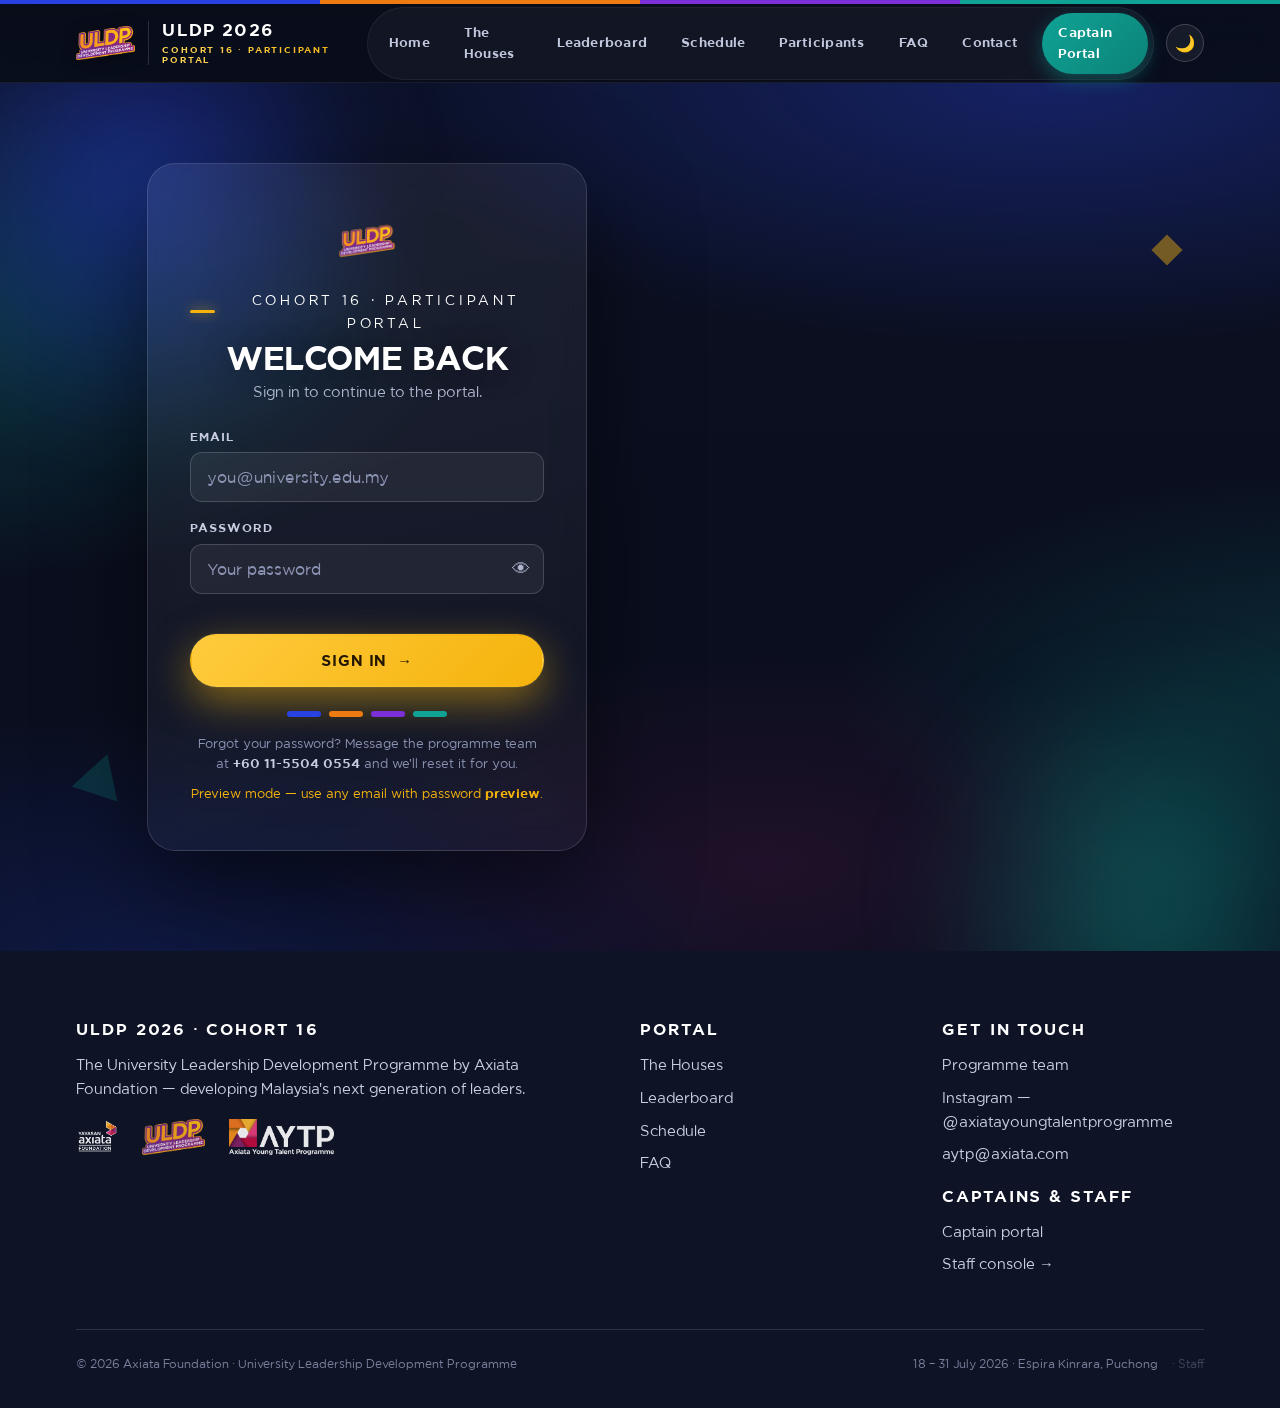
==== commit bf1cdd27: "Dark/light theme system: default dark + header toggle - styles.css: surface tokens default to DARK; " ====
--- a/index.html
+++ b/index.html
@@ -3,6 +3,7 @@
 <head>
 <meta charset="UTF-8">
 <meta name="viewport" content="width=device-width, initial-scale=1.0">
+<script src="assets/js/theme.js"></script>
 <script src="assets/js/gate.js"></script>
 <title>ULDP 2026 · Cohort 16 — Participant Portal</title>
 <meta name="description" content="The official participant portal for the Axiata Foundation University Leadership Development Programme 2026 — Cohort 16. 18–31 July 2026.">
@@ -13,7 +14,7 @@
 <link rel="icon" href="favicon.ico?v=2">
 <link rel="icon" type="image/png" sizes="48x48" href="favicon-32.png?v=2">
 <link rel="apple-touch-icon" href="apple-touch-icon.png?v=2">
-<link rel="stylesheet" href="assets/css/styles.css?v=24">
+<link rel="stylesheet" href="assets/css/styles.css?v=26">
 </head>
 <body data-page="index">
 <header class="site"></header>
--- a/assets/css/styles.css
+++ b/assets/css/styles.css
@@ -15,17 +15,25 @@
 
 /* ---------- Tokens ---------- */
 :root{
-  --bg:#FBFAF5; --paper:#FFFFFF; --cream:#F1EDE1;
-  --ink:#12172A; --ink-soft:#3C4258; --muted:#6E748A;
-  --line:#E7E2D5; --line-soft:#EFEBE0;
+  /* ----- default theme = DARK ----- */
+  --bg:#0A0E1A; --paper:#141C30; --cream:#11182B;
+  --ink:#ECEEF6; --ink-soft:#B4BDD4; --muted:#828BA6;
+  --line:#28324C; --line-soft:#1E2740;
   --dark:#0E1426; --dark2:#141B33; --dark3:#1E2A4A;
   --visionaries:#2742E0; --builders:#EE7A12; --purpose:#7C2FD6; --connectors:#0FA295;
   --yellow:#F5B30C; --pink:#E0247E; --teal:#0FA295;
   --maxw:1180px; --radius:16px; --radius-lg:28px;
-  --shadow:0 10px 30px rgba(20,24,43,.08); --shadow-lg:0 26px 60px rgba(20,24,43,.13);
+  --shadow:0 10px 30px rgba(0,0,0,.4); --shadow-lg:0 26px 60px rgba(0,0,0,.55);
   --display:'Axiata','Inter',-apple-system,Segoe UI,sans-serif;
   --body:'Axiata','Inter',-apple-system,Segoe UI,sans-serif;
   --num:'DIN Condensed','Oswald','Arial Narrow',sans-serif;
+}
+/* ----- LIGHT theme override ----- */
+html[data-theme="light"]{
+  --bg:#FBFAF5; --paper:#FFFFFF; --cream:#F1EDE1;
+  --ink:#12172A; --ink-soft:#3C4258; --muted:#6E748A;
+  --line:#E7E2D5; --line-soft:#EFEBE0;
+  --shadow:0 10px 30px rgba(20,24,43,.08); --shadow-lg:0 26px 60px rgba(20,24,43,.13);
 }
 
 /* ---------- Reset / base ---------- */
@@ -52,7 +60,8 @@
 .eyebrow,.kicker{font-family:var(--display);text-transform:uppercase;letter-spacing:.26em;font-size:.9rem;color:var(--ink);display:inline-flex;align-items:center;gap:12px}
 .eyebrow::before,.kicker::before{content:"";width:28px;height:3px;background:var(--connectors);border-radius:2px}
 .center .eyebrow,.center .kicker{justify-content:center}
-.index{font-family:var(--display);font-size:clamp(3rem,8vw,7rem);line-height:.8;color:transparent;-webkit-text-stroke:1.5px rgba(18,23,42,.16)}
+.index{font-family:var(--display);font-size:clamp(3rem,8vw,7rem);line-height:.8;color:transparent;-webkit-text-stroke:1.5px rgba(255,255,255,.18)}
+html[data-theme="light"] .index{-webkit-text-stroke-color:rgba(18,23,42,.16)}
 
 .mark{position:relative;white-space:nowrap}
 .mark::after{content:"";position:absolute;left:-.04em;right:-.04em;bottom:.06em;height:.34em;background:var(--yellow);z-index:-1;transform:skewX(-9deg)}
@@ -82,6 +91,9 @@
 .nav ul a[data-page="captain"]{color:#fff;background:linear-gradient(135deg,var(--connectors),#0c8378);box-shadow:0 6px 18px rgba(15,162,149,.4);margin-left:6px}
 .nav ul a[data-page="captain"]:hover{color:#fff;background:linear-gradient(135deg,#13bcab,var(--connectors));box-shadow:0 10px 24px rgba(15,162,149,.55)}
 .nav ul a[data-page="captain"].active{color:#fff;background:linear-gradient(135deg,#13bcab,var(--connectors))}
+.nav-right{display:flex;align-items:center;gap:12px}
+.theme-tog{width:38px;height:38px;border-radius:50%;border:1px solid rgba(255,255,255,.18);background:rgba(255,255,255,.06);color:#fff;cursor:pointer;font-size:1.02rem;line-height:1;display:inline-flex;align-items:center;justify-content:center;transition:background .2s,transform .2s;flex-shrink:0}
+.theme-tog:hover{background:rgba(255,255,255,.14);transform:translateY(-1px)}
 .nav .burger{display:none;background:none;border:0;cursor:pointer;padding:8px;z-index:2}
 .nav .burger span{display:block;width:25px;height:2px;background:#fff;margin:6px 0;border-radius:2px;transition:.25s}
 .nav .burger[aria-expanded="true"] span:nth-child(1){transform:translateY(8px) rotate(45deg)}
@@ -129,7 +141,7 @@
 .hero{position:relative;overflow:hidden;background:
   radial-gradient(90% 80% at 92% -10%,rgba(39,66,224,.10),transparent 55%),
   radial-gradient(80% 70% at -5% 110%,rgba(15,162,149,.12),transparent 55%),
-  linear-gradient(180deg,#FFFFFF,var(--bg))}
+  linear-gradient(180deg,var(--paper),var(--bg))}
 .hero .wrap{position:relative;z-index:2;display:grid;grid-template-columns:1.08fr .92fr;gap:50px;align-items:center;padding-top:70px;padding-bottom:80px}
 .hero.solo .wrap{grid-template-columns:1fr;max-width:920px}
 .hero h1{color:var(--ink);margin-bottom:6px}
@@ -239,7 +251,7 @@
 
 /* ---------- Bands ---------- */
 .band{background:var(--cream)}
-.band .card{background:#fff}
+.band .card{background:var(--paper)}
 /* dark dramatic band — used sparingly */
 .band-deep{background:linear-gradient(165deg,var(--dark2),var(--dark));color:#E7EAF3;position:relative;overflow:hidden}
 .band-deep::before{content:"";position:absolute;top:-160px;right:-120px;width:520px;height:520px;border-radius:50%;background:radial-gradient(circle,rgba(39,66,224,.26),transparent 62%);pointer-events:none}
@@ -461,7 +473,8 @@
 footer.site .base a{color:#79809c}
 
 /* ---------- Utility ---------- */
-.note{background:#FFF7E0;border-left:4px solid var(--yellow);padding:18px 22px;border-radius:0 12px 12px 0;font-size:.94rem;color:#6b5a23;margin-top:30px}
+.note{background:rgba(245,179,12,.10);border-left:4px solid var(--yellow);padding:18px 22px;border-radius:0 12px 12px 0;font-size:.94rem;color:var(--ink-soft);margin-top:30px}
+html[data-theme="light"] .note{background:#FFF7E0;color:#6b5a23}
 .note b{color:var(--ink)}
 .pill-row{display:flex;flex-wrap:wrap;gap:10px;margin-top:20px}
 .pill-row span{background:var(--paper);border:1px solid var(--line);box-shadow:var(--shadow);padding:10px 18px;border-radius:999px;font-size:.85rem;color:var(--ink-soft)}
@@ -636,6 +649,15 @@
 .pf-block{margin-bottom:16px}
 .pf-block h4{font-family:var(--display);text-transform:uppercase;font-size:.82rem;letter-spacing:.08em;color:var(--connectors);margin:0 0 5px}
 .pf-block p{color:var(--ink-soft);font-size:.95rem;line-height:1.5;margin:0}
+.pf-block p + p{margin-top:10px}
+.pf-title{display:inline-block;font-size:.72rem;font-weight:800;text-transform:uppercase;letter-spacing:.08em;color:#241900;background:linear-gradient(135deg,#FFCB3D,var(--yellow));padding:4px 11px;border-radius:999px;margin:4px 0 8px}
+.pf-list{list-style:none;margin:0;padding:0;display:flex;flex-direction:column;gap:8px}
+.pf-list li{font-size:.9rem;color:var(--ink-soft);padding-left:26px;position:relative;line-height:1.45}
+.pf-list li::before{content:"🏆";position:absolute;left:0;top:0;font-size:.85rem}
+.pf-contact{display:flex;flex-wrap:wrap;gap:8px 18px;margin:8px 0 16px}
+.pf-contact a{color:var(--connectors);font-weight:600;font-size:.92rem}
+.cc-click{cursor:pointer}
+.cc-more{display:inline-block;margin-top:14px;font-family:var(--display);text-transform:uppercase;letter-spacing:.08em;font-size:.72rem;color:var(--connectors);font-weight:700}
 .modal-card .btn{width:100%;justify-content:center}
 @media(max-width:480px){.pf-grid{grid-template-columns:1fr}.modal-card{padding:26px 20px}.pf-head{flex-direction:column;text-align:center}}
 
